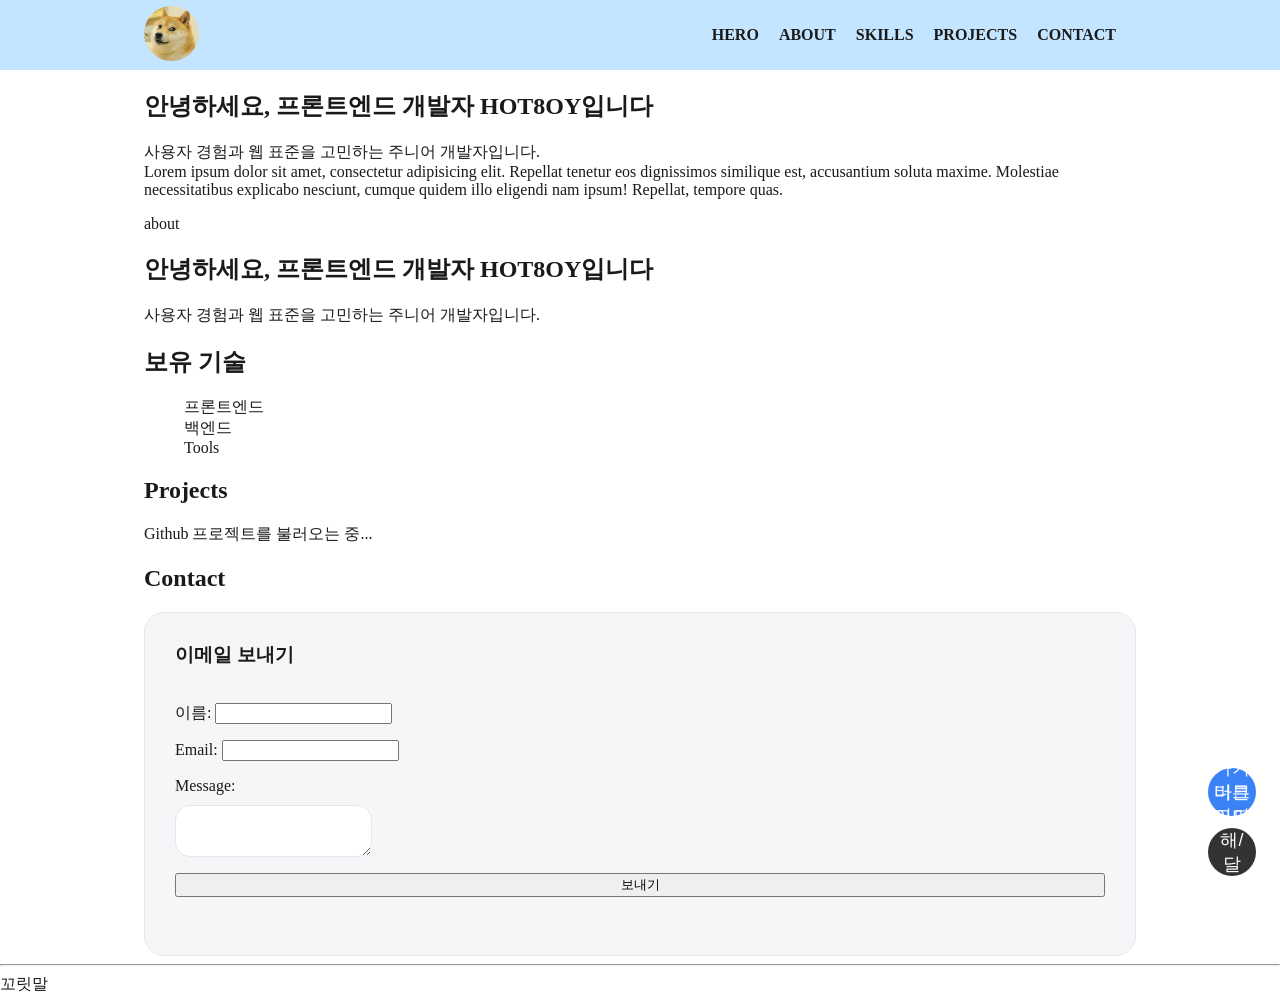
==== index.html @ 3d5f0761 "HTML Markup" ====
<!DOCTYPE html>
<html lang="en">
<head>
    <meta charset="UTF-8">
    <meta name="viewport" content="width=device-width, initial-scale=1.0">
    <title>HOT8OY Introduction</title>
    <link rel="stylesheet" href="css/style.css">
    <script src="js/main-logic.js" defer></script>
</head>
<body>
    <div class="floating-container">
        <button class="floating-item floating-button-up">위로가기 버튼 이미지</button>
        <button class="floating-item floating-darkmode">다크모드 해/달 이모지</button>
    </div>
    <header>
        <nav id="nav-container">
            <div class="logo"><img class="logo-img" src="/assets/profile_image.png" alt="logo-image"></div>
            <!-- 모바일 햄버거 버튼 -->
            <button id="hamburger-btn" class="hamburger-btn" aria-label="메뉴 열기">☰</button>
            <ul class="nav-button-container" id="nav-menu">
                <li class="nav-item"><a href="#hero">Hero</a></li>
                <li class="nav-item"><a href="#about">About</a></li>
                <li class="nav-item"><a href="#skills">Skills</a></li>
                <li class="nav-item"><a href="#projects">Projects</a></li>
                <li class="nav-item"><a href="#contact">Contact</a></li>
            </ul>
        </nav>
    </header>

    <main>
        <section id="hero" class="hero-container">
            <div class="hero-item">
                <h1 class="section-name">안녕하세요, 프론트엔드 개발자 HOT8OY입니다</h1>
                <p>
                    사용자 경험과 웹 표준을 고민하는 주니어 개발자입니다. <br>
                    Lorem ipsum dolor sit amet, consectetur adipisicing elit. Repellat tenetur eos dignissimos similique est, accusantium soluta maxime. Molestiae necessitatibus explicabo nesciunt, cumque quidem illo eligendi nam ipsum! Repellat, tempore quas.
                </p>
            </div>
        </section>
        <section id="about">about
                <h2 class="section-name">안녕하세요, 프론트엔드 개발자 HOT8OY입니다</h2>
                <p>
                    사용자 경험과 웹 표준을 고민하는 주니어 개발자입니다.
                </p>
        </section>
        <section id="skills">
                <h2 class="section-name">보유 기술</h2>
                <ul>
                    <li>프론트엔드</li>
                    <li>백엔드</li>
                    <li>Tools</li>
                    <li></li>
                    <li></li>
                </ul>
        </section>
        <section id="projects">
                <h2 class="section-name">Projects</h2>
                <!-- 상태 표시 역역 (로딩, 에러, 없음 등을 안내) -->
                 <div class="projects-status" id="projects-status">
                    <div class="spinner"></div>
                    <p>Github 프로젝트를 불러오는 중...</p>
                 </div>

                 <!-- Github 레포지토리 카드들이 들어갈 Grid 컨테이너 -->
                  <div id="projects-container" class="projects-container">

                  </div>
        </section>
        <section id="contact">
            <h2 class="section-name">Contact</h2>
            <form action="/email" method="post" id="contact-form">
                <h3>이메일 보내기</h3>
                <div class="form-name">
                    <label for="name">이름: </label>
                    <input type="text" name="name" id="name" required>
                    <!-- 검증 에러 문구 -->
                     <span class="error-msg" id="name-error"></span>
                </div>
                <div class="form-email">
                    <label for="email">Email: </label>
                    <input type="email" name="email" id="email" required>
                    <span class="error-msg" id="email-error"></span>
                </div>
                <div class="form-message">
                    <label for="message">Message: </label>
                    <textarea name="message" id="message"></textarea>
                    <span class="error-msg" id="message-error"></span>
                </div>
                <button type="submit" class="btn-submit">보내기</button>

                <!-- 전송 성공시 메시지 -->
                <p class="form-status" id="form-status"></p>
            </form>
        </section>
    </main>
<hr>
    <footer>
        꼬릿말
    </footer>
</body>
</html>
---- css/style.css ----
/* =========================================
   1. 기본 (라이트 모드) 변수
========================================= */
:root {
    /* 배경 색상 */
    --bg-primary: #ffffff;          /* 전체 기본 배경 */
    --bg-secondary: #f4f6f8;        /* 카드, 섹션 구분용 연한 배경 */
    --header-bg: rgba(109, 191, 254, 0.4); /* 헤더 반투명 배경 */

    /* 텍스트 색상 */
    --text-primary: #1a1a1a;        /* 기본 본문 텍스트 */
    --text-secondary: #666666;      /* 설명, 날짜 등 부가 텍스트 */

    /* 포인트/강조 색상 */
    --accent-color: #3b82f6;        /* 주요 버튼, 링크 강조 */
    --accent-hover: #2563eb;        /* 마우스 호버 시 색상 */

    /* 테두리 및 그림자 */
    --border-color: #e5e7eb;        /* 구분선, 인풋 박스 테두리 */
    --card-shadow: 0 4px 6px -1px rgba(0, 0, 0, 0.1);
    
    /* 레이아웃 & 전환 효과 */
    --max-width: 1024px;
    --transition-speed: 0.3s;
}

/* =========================================
   2. 다크 모드 변수 ([data-theme="dark"])
========================================= */
[data-theme="dark"] {
    /* 배경 색상 (어둡게 반전) */
    --bg-primary: #121212;
    --bg-secondary: #1e1e1e;
    --header-bg: rgba(30, 30, 30, 0.7);

    /* 텍스트 색상 (밝게 반전) */
    --text-primary: #f3f4f6;
    --text-secondary: #9ca3af;

    /* 포인트/강조 색상 (어두운 배경에 맞춘 톤) */
    --accent-color: #60a5fa;
    --accent-hover: #93c5fd;

    /* 테두리 및 그림자 */
    --border-color: #374151;
    --card-shadow: 0 4px 6px -1px rgba(0, 0, 0, 0.5);
}


/* 전역 기본 상태 */
a, a:visited, a:hover, a:active {
    color: inherit;
    text-decoration: none;
}
body {
    margin: 0;
    padding: 0;
    background-color: var(--bg-primary);
    color: var(--text-primary);
    transition: background-color var(--transition-speed), color var(--transition-speed);
}
li {
    list-style: none;
}


/* 이미지 관련 */

/* 플로팅 버튼 */
.floating-container{
    /* 위치 고정 */
    position: fixed;
    right: 24px;
    bottom: 24px;
    z-index: 1000;

    display: flex;
    flex-direction: column;
    gap: 12px;
}
.floating-item {
    /* 버튼 형태 */
    width: 48px;
    height: 48px;
    border-radius: 50%;
    border: none;
    cursor: pointer;
    box-shadow: 0 4px 10px var(--card-shadow);
    font-size: 18px;
    display: flex; /* 내부 이미지 및 이모지를 정렬하기 위해서 flex 사용 */
    align-items: center;
    justify-content: center;
    transition: transform var(--transition-speed), background-color var(--transition-speed);
}
.floating-item:hover {
    transform: translateY(-2px);
}
.floating-button-up {
    background-color: var(--accent-color);
    color: white;
}
.floating-darkmode {
    background-color: #333333;
    color: white;
}

/* nav bar & header */
section, #nav-container {
    max-width: var(--max-width);
    width: 100%;
    margin-inline: auto; /* 가운데 정렬 */
    box-sizing: border-box;
    padding-inline: 16px;
}
header {
    width: 100%;
    background-color: var(--header-bg);
    backdrop-filter: blur(8px); /* 뒤가 흐려보이는 효과 */
    /* 상단 고정 */
    position: sticky;
    top: 0;
    z-index: 100;
}
.logo-img {
    width: 55px;
    height: 55px;
    border-radius: 50%;
}
#nav-container {
    display: flex;
    justify-content: space-between;
    align-items: center;
    height: 70px;
}
#nav-container .nav-button-container {
    display: flex;
    list-style: none;
    gap: 20px;
    margin-right: 20px;
}
.nav-button-container .nav-item a {
    text-transform: uppercase;
    text-decoration: none;
    font-weight: bold;
}
/* 햄버거 버튼 */
.hamburger-btn {
    display: none;
    background: none;
    border: none;
    font-size: 28px;
    cursor: pointer;
    color: var(--text-primary);
}
/* 768px 이하일 때 사용되는 조건 */
@media (max-width: 768px) {
    .hamburger-btn {
        display: block;
    }
    /* 평상시에는 nav 버튼 숨김 */
    #nav-container .nav-button-container {
        display: none;
        flex-direction: column;
        position: absolute;
        top: 70px; /* header 높이만큼 아래로 */
        left: 0;
        width: 100%;
        background-color: var(--bg-primary);
        border-bottom: 1px solid var(--border-color);
        padding: 20px 0;
        gap: 15px;
        text-align: center;
        box-shadow: var(--card-shadow);
        margin-right: 0px; /* PC화면기준 20px를 주었기 때문에 0px로 변경 */
    }
    /* JS의 active 클래스 붙이면 기능 */
    #nav-container .nav-button-container.active {
        display: flex;
    }
}

/* contact form */
#contact-form {
    background-color: var(--bg-secondary);
    border: 1px solid var(--border-color);
    padding: 10px 30px;
    border-radius: 20px;
}
#contact-form {
    display: flex;
    flex-direction: column;
    gap: 16px;
}
#message {
    display: block;
    margin-top: 10px;
    padding: 10px; /* 내부 글자가 radius 속성에 의해 안잘리게 */
    width: fit-content;
    max-width: inherit;
    height: fit-content;
    border: 1px solid var(--border-color);
    border-radius: 15px;
    background-color: var(--bg-primary);
    color: var(--text-primary);
}
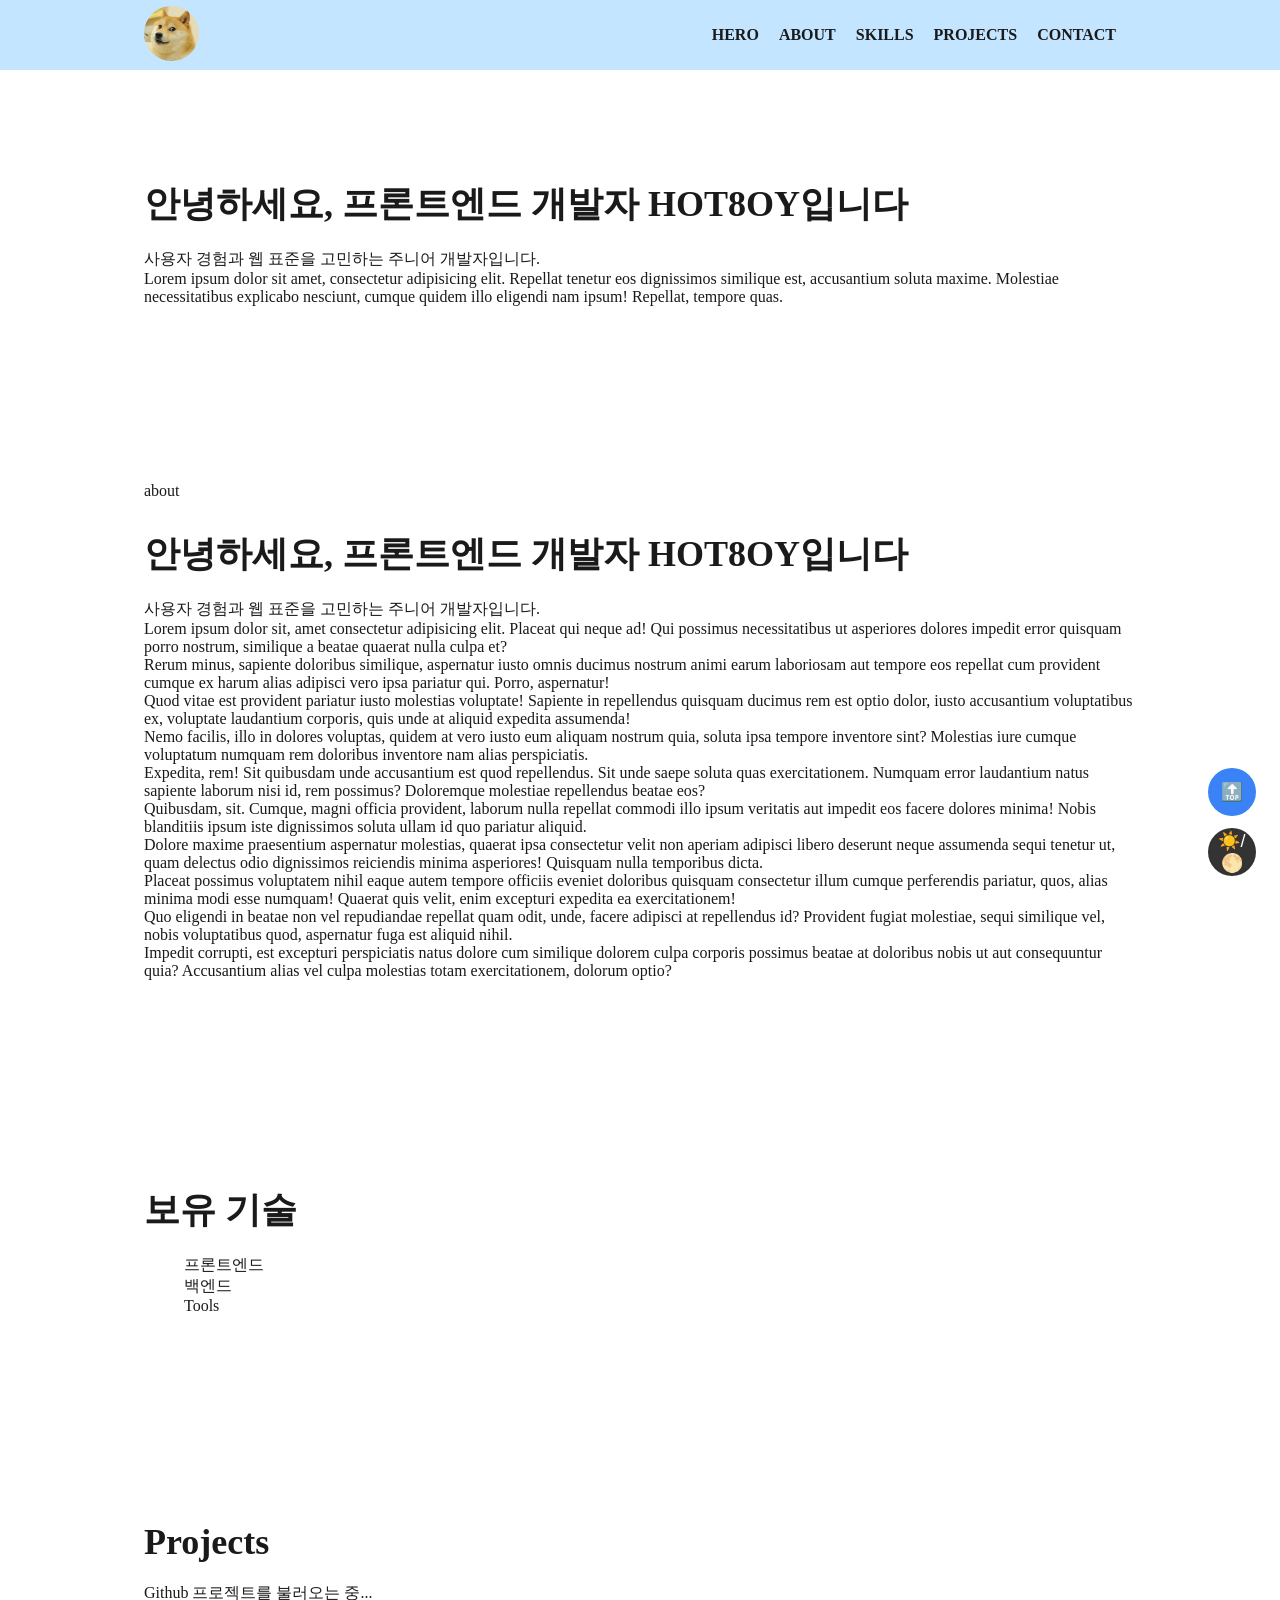
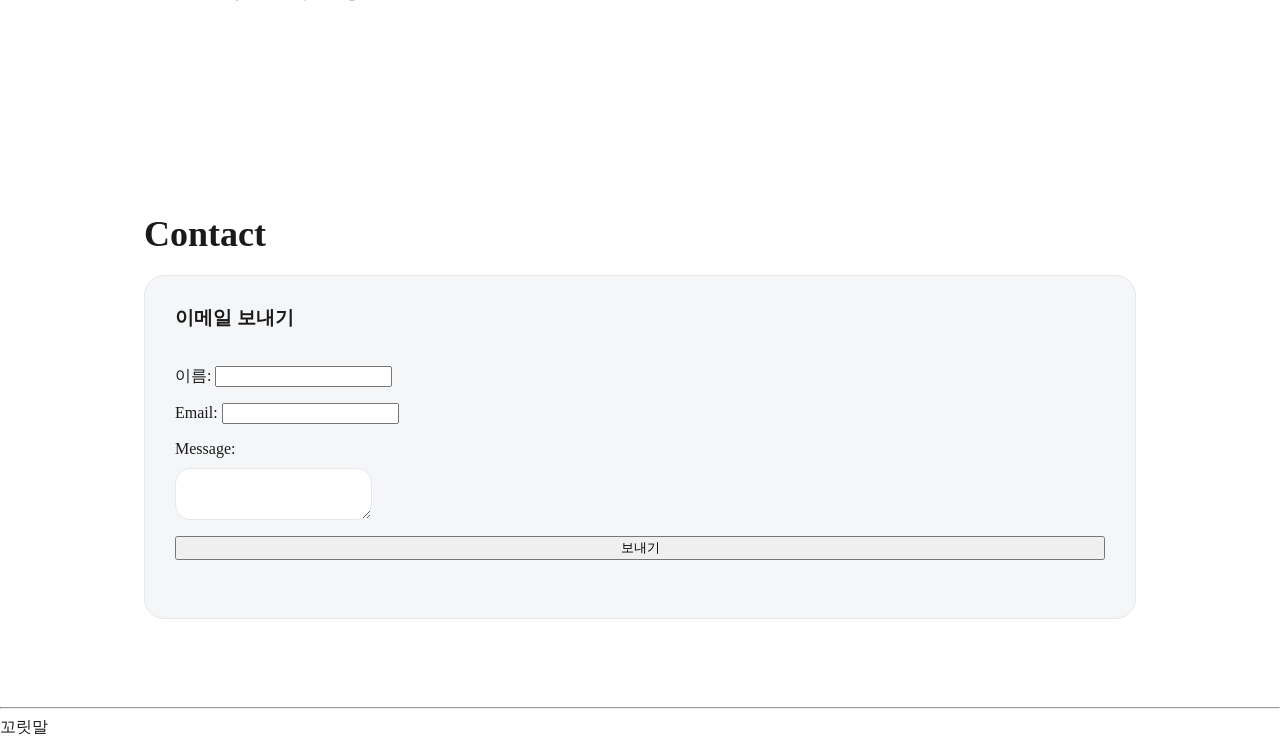
==== commit 7c83695a: "CSS and Styling finished" ====
--- a/index.html
+++ b/index.html
@@ -9,8 +9,8 @@
 </head>
 <body>
     <div class="floating-container">
-        <button class="floating-item floating-button-up">위로가기 버튼 이미지</button>
-        <button class="floating-item floating-darkmode">다크모드 해/달 이모지</button>
+        <button class="floating-item floating-button-up">🔝</button>
+        <button class="floating-item floating-darkmode">☀️/🌕</button><!--JS 구현할 때 모드에 따라 달라지게 구현할 것-->
     </div>
     <header>
         <nav id="nav-container">
@@ -41,6 +41,7 @@
                 <h2 class="section-name">안녕하세요, 프론트엔드 개발자 HOT8OY입니다</h2>
                 <p>
                     사용자 경험과 웹 표준을 고민하는 주니어 개발자입니다.
+                    <br>Lorem ipsum dolor sit, amet consectetur adipisicing elit. Placeat qui neque ad! Qui possimus necessitatibus ut asperiores dolores impedit error quisquam porro nostrum, similique a beatae quaerat nulla culpa et?<br>Rerum minus, sapiente doloribus similique, aspernatur iusto omnis ducimus nostrum animi earum laboriosam aut tempore eos repellat cum provident cumque ex harum alias adipisci vero ipsa pariatur qui. Porro, aspernatur!<br>Quod vitae est provident pariatur iusto molestias voluptate! Sapiente in repellendus quisquam ducimus rem est optio dolor, iusto accusantium voluptatibus ex, voluptate laudantium corporis, quis unde at aliquid expedita assumenda!<br>Nemo facilis, illo in dolores voluptas, quidem at vero iusto eum aliquam nostrum quia, soluta ipsa tempore inventore sint? Molestias iure cumque voluptatum numquam rem doloribus inventore nam alias perspiciatis.<br>Expedita, rem! Sit quibusdam unde accusantium est quod repellendus. Sit unde saepe soluta quas exercitationem. Numquam error laudantium natus sapiente laborum nisi id, rem possimus? Doloremque molestiae repellendus beatae eos?<br>Quibusdam, sit. Cumque, magni officia provident, laborum nulla repellat commodi illo ipsum veritatis aut impedit eos facere dolores minima! Nobis blanditiis ipsum iste dignissimos soluta ullam id quo pariatur aliquid.<br>Dolore maxime praesentium aspernatur molestias, quaerat ipsa consectetur velit non aperiam adipisci libero deserunt neque assumenda sequi tenetur ut, quam delectus odio dignissimos reiciendis minima asperiores! Quisquam nulla temporibus dicta.<br>Placeat possimus voluptatem nihil eaque autem tempore officiis eveniet doloribus quisquam consectetur illum cumque perferendis pariatur, quos, alias minima modi esse numquam! Quaerat quis velit, enim excepturi expedita ea exercitationem!<br>Quo eligendi in beatae non vel repudiandae repellat quam odit, unde, facere adipisci at repellendus id? Provident fugiat molestiae, sequi similique vel, nobis voluptatibus quod, aspernatur fuga est aliquid nihil.<br>Impedit corrupti, est excepturi perspiciatis natus dolore cum similique dolorem culpa corporis possimus beatae at doloribus nobis ut aut consequuntur quia? Accusantium alias vel culpa molestias totam exercitationem, dolorum optio?
                 </p>
         </section>
         <section id="skills">
--- a/css/style.css
+++ b/css/style.css
@@ -1,3 +1,8 @@
+/* 스크롤 부드럽게 */
+html {
+    scroll-behavior: smooth;
+}
+
 /* =========================================
    1. 기본 (라이트 모드) 변수
 ========================================= */
@@ -61,6 +66,22 @@
 }
 li {
     list-style: none;
+}
+/* 섹션별 모바일 / PC 폰트 크기 및 여백 */
+section {
+    padding-block: 40px;
+}
+.section-name {
+    font-size: 24px; /* 모바일 제목 크기 */
+    margin-bottom: 20px;
+}
+@media (min-width: 768px) {
+    section {
+        padding-block: 80px;
+    }
+    .section-name {
+        font-size: 36px;
+    }
 }
 
 
@@ -132,51 +153,75 @@
     align-items: center;
     height: 70px;
 }
-#nav-container .nav-button-container {
-    display: flex;
-    list-style: none;
-    gap: 20px;
-    margin-right: 20px;
-}
-.nav-button-container .nav-item a {
-    text-transform: uppercase;
-    text-decoration: none;
-    font-weight: bold;
-}
 /* 햄버거 버튼 */
 .hamburger-btn {
-    display: none;
+    display: block;
     background: none;
     border: none;
     font-size: 28px;
     cursor: pointer;
     color: var(--text-primary);
 }
-/* 768px 이하일 때 사용되는 조건 */
-@media (max-width: 768px) {
-    .hamburger-btn {
-        display: block;
-    }
-    /* 평상시에는 nav 버튼 숨김 */
-    #nav-container .nav-button-container {
-        display: none;
-        flex-direction: column;
-        position: absolute;
-        top: 70px; /* header 높이만큼 아래로 */
-        left: 0;
-        width: 100%;
-        background-color: var(--bg-primary);
-        border-bottom: 1px solid var(--border-color);
-        padding: 20px 0;
-        gap: 15px;
-        text-align: center;
-        box-shadow: var(--card-shadow);
-        margin-right: 0px; /* PC화면기준 20px를 주었기 때문에 0px로 변경 */
-    }
-    /* JS의 active 클래스 붙이면 기능 */
+/* 모바일 햄버거 눌렀을 때 나오는 매뉴 */
+#nav-container .nav-button-container {
+    display: none;
+    flex-direction: column;
+    position: absolute;
+    top: 70px; /* header 높이만큼 아래로 */
+    left: 0;
+    width: 100%;
+    background-color: var(--bg-primary);
+    border-bottom: 1px solid var(--border-color);
+    padding: 20px 0;
+    gap: 15px;
+    text-align: center;
+    box-shadow: var(--card-shadow);
+}
+/* JS의 active 클래스 붙이면 기능 */
     #nav-container .nav-button-container.active {
         display: flex;
     }
+.nav-button-container .nav-item a {
+    text-transform: uppercase;
+    text-decoration: none;
+    font-weight: bold;
+}
+/* 데스크톱 확장 */
+/* 768px 이상일 때 사용되는 조건 */
+@media (min-width: 768px) {
+    /* 햄버거 버튼 숨김 */
+    .hamburger-btn {
+        display: none;
+    }
+    #nav-container .nav-button-container {
+        display: flex;
+        flex-direction: row;
+        position: static;      /* absolute 해제 */
+        width: auto;
+        padding: 0;
+        box-shadow: none;
+        border-bottom: none;
+        gap: 20px;
+        margin-right: 20px;
+        background: none;
+    }
+}
+
+/* Github 프로젝트 가져온거 grid 형식 넣기 */
+#projects-container {
+    display: grid;
+    grid-template-columns: repeat(auto-fit, minmax(200px, 1fr));
+    gap: 24px;
+    margin-top: 20px;
+}
+/* JS로 동적 생성되는 프로젝트 카드 스타일 */
+.project-card {
+    background-color: var(--bg-secondary);
+    border: 1px solid var(--border-color);
+    border-radius: 12px;
+    padding: 20px;
+    box-shadow: var(--card-shadow);
+    transition: transform var(--transition-speed);
 }
 
 /* contact form */
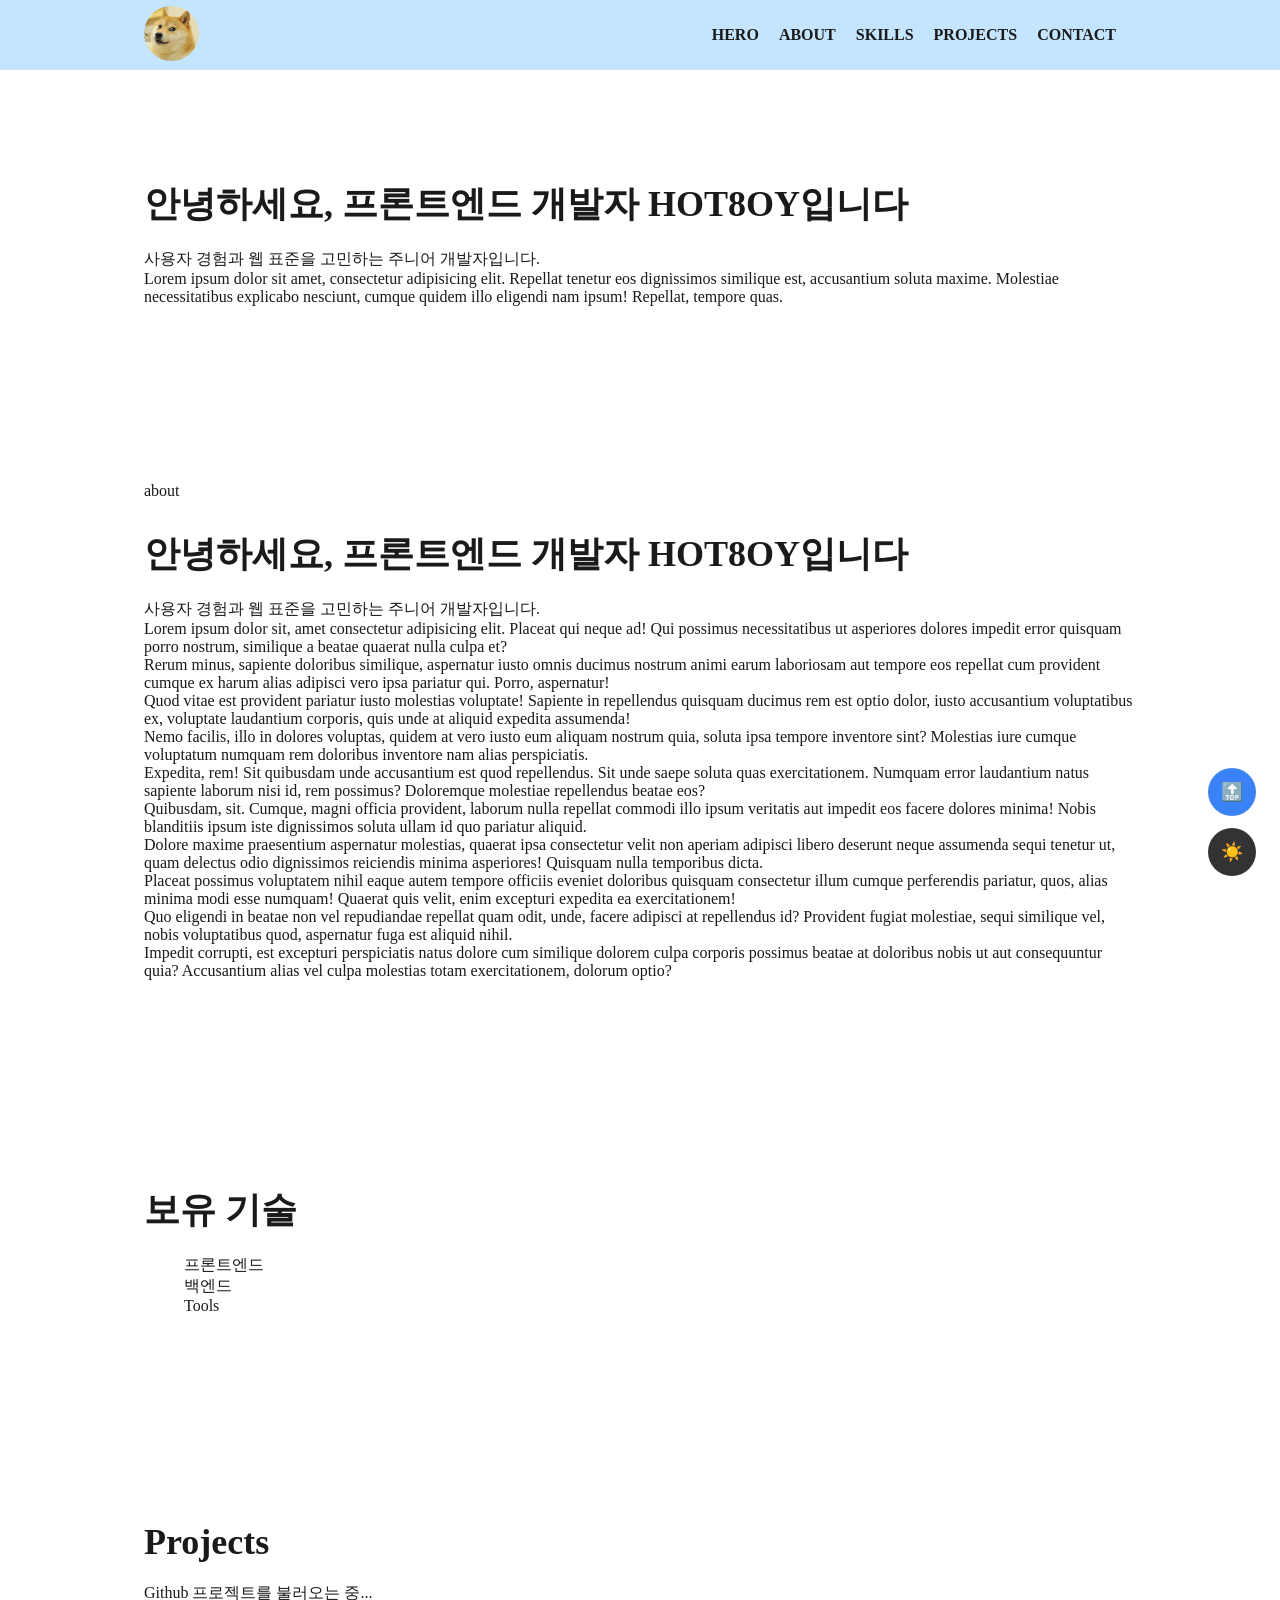
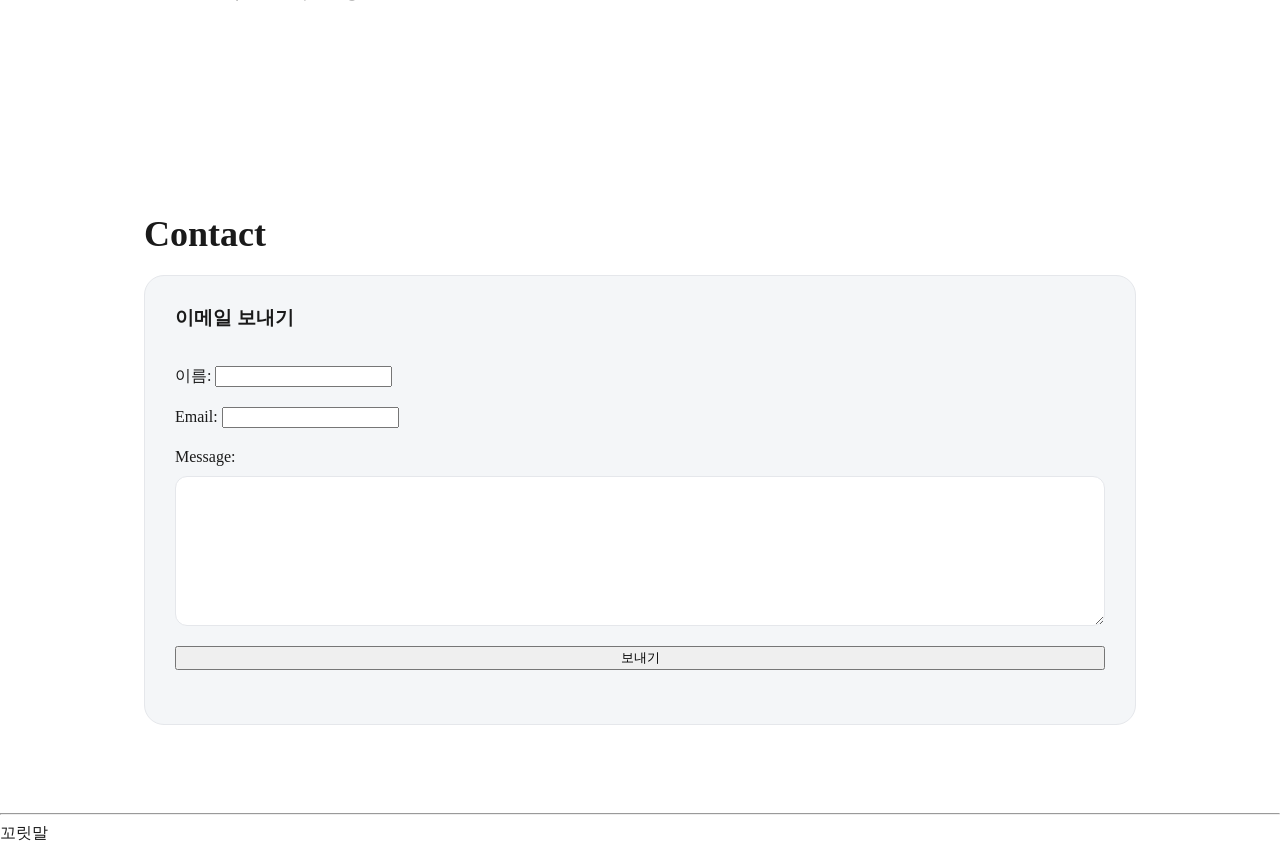
==== commit b2850806: "Contact Form, IntersectionObserve, etc. JS Code 75% Done." ====
--- a/index.html
+++ b/index.html
@@ -10,14 +10,14 @@
 <body>
     <div class="floating-container">
         <button class="floating-item floating-button-up">🔝</button>
-        <button class="floating-item floating-darkmode">☀️/🌕</button><!--JS 구현할 때 모드에 따라 달라지게 구현할 것-->
+        <button class="floating-item floating-darkmode">☀️</button><!--JS 구현할 때 모드에 따라 달라지게 구현할 것-->
     </div>
     <header>
         <nav id="nav-container">
             <div class="logo"><img class="logo-img" src="/assets/profile_image.png" alt="logo-image"></div>
             <!-- 모바일 햄버거 버튼 -->
             <button id="hamburger-btn" class="hamburger-btn" aria-label="메뉴 열기">☰</button>
-            <ul class="nav-button-container" id="nav-menu">
+            <ul class="nav-button-container" id="nav-menu" aria-label="내비게이션 메뉴">
                 <li class="nav-item"><a href="#hero">Hero</a></li>
                 <li class="nav-item"><a href="#about">About</a></li>
                 <li class="nav-item"><a href="#skills">Skills</a></li>
@@ -28,7 +28,7 @@
     </header>
 
     <main>
-        <section id="hero" class="hero-container">
+        <section id="hero" class="hero-container" aria-label="인사말, CTA 버튼">
             <div class="hero-item">
                 <h1 class="section-name">안녕하세요, 프론트엔드 개발자 HOT8OY입니다</h1>
                 <p>
@@ -37,14 +37,14 @@
                 </p>
             </div>
         </section>
-        <section id="about">about
+        <section id="about" aria-label="자기소개, 프로필 이미지">about
                 <h2 class="section-name">안녕하세요, 프론트엔드 개발자 HOT8OY입니다</h2>
                 <p>
                     사용자 경험과 웹 표준을 고민하는 주니어 개발자입니다.
                     <br>Lorem ipsum dolor sit, amet consectetur adipisicing elit. Placeat qui neque ad! Qui possimus necessitatibus ut asperiores dolores impedit error quisquam porro nostrum, similique a beatae quaerat nulla culpa et?<br>Rerum minus, sapiente doloribus similique, aspernatur iusto omnis ducimus nostrum animi earum laboriosam aut tempore eos repellat cum provident cumque ex harum alias adipisci vero ipsa pariatur qui. Porro, aspernatur!<br>Quod vitae est provident pariatur iusto molestias voluptate! Sapiente in repellendus quisquam ducimus rem est optio dolor, iusto accusantium voluptatibus ex, voluptate laudantium corporis, quis unde at aliquid expedita assumenda!<br>Nemo facilis, illo in dolores voluptas, quidem at vero iusto eum aliquam nostrum quia, soluta ipsa tempore inventore sint? Molestias iure cumque voluptatum numquam rem doloribus inventore nam alias perspiciatis.<br>Expedita, rem! Sit quibusdam unde accusantium est quod repellendus. Sit unde saepe soluta quas exercitationem. Numquam error laudantium natus sapiente laborum nisi id, rem possimus? Doloremque molestiae repellendus beatae eos?<br>Quibusdam, sit. Cumque, magni officia provident, laborum nulla repellat commodi illo ipsum veritatis aut impedit eos facere dolores minima! Nobis blanditiis ipsum iste dignissimos soluta ullam id quo pariatur aliquid.<br>Dolore maxime praesentium aspernatur molestias, quaerat ipsa consectetur velit non aperiam adipisci libero deserunt neque assumenda sequi tenetur ut, quam delectus odio dignissimos reiciendis minima asperiores! Quisquam nulla temporibus dicta.<br>Placeat possimus voluptatem nihil eaque autem tempore officiis eveniet doloribus quisquam consectetur illum cumque perferendis pariatur, quos, alias minima modi esse numquam! Quaerat quis velit, enim excepturi expedita ea exercitationem!<br>Quo eligendi in beatae non vel repudiandae repellat quam odit, unde, facere adipisci at repellendus id? Provident fugiat molestiae, sequi similique vel, nobis voluptatibus quod, aspernatur fuga est aliquid nihil.<br>Impedit corrupti, est excepturi perspiciatis natus dolore cum similique dolorem culpa corporis possimus beatae at doloribus nobis ut aut consequuntur quia? Accusantium alias vel culpa molestias totam exercitationem, dolorum optio?
                 </p>
         </section>
-        <section id="skills">
+        <section id="skills" aria-label="기술 스택 목록">
                 <h2 class="section-name">보유 기술</h2>
                 <ul>
                     <li>프론트엔드</li>
@@ -54,7 +54,7 @@
                     <li></li>
                 </ul>
         </section>
-        <section id="projects">
+        <section id="projects" aria-label="GitHub API 연동 카드">
                 <h2 class="section-name">Projects</h2>
                 <!-- 상태 표시 역역 (로딩, 에러, 없음 등을 안내) -->
                  <div class="projects-status" id="projects-status">
@@ -67,9 +67,9 @@
 
                   </div>
         </section>
-        <section id="contact">
+        <section id="contact" aria-label="문의 폼">
             <h2 class="section-name">Contact</h2>
-            <form action="/email" method="post" id="contact-form">
+            <form action="/email" method="post" id="contact-form" novalidate>
                 <h3>이메일 보내기</h3>
                 <div class="form-name">
                     <label for="name">이름: </label>
@@ -95,7 +95,7 @@
         </section>
     </main>
 <hr>
-    <footer>
+    <footer aria-label="저작권, 소셜 링크">
         꼬릿말
     </footer>
 </body>
--- a/css/style.css
+++ b/css/style.css
@@ -67,9 +67,18 @@
 li {
     list-style: none;
 }
+
 /* 섹션별 모바일 / PC 폰트 크기 및 여백 */
+/* section은 처음에 숨겨뒀다고 IntersectionObserver로 보이게 */
 section {
     padding-block: 40px;
+    opacity: 0;
+    transform: translateY(40px);
+    transition: opacity 0.6s ease-out, transform 0.6s ease-out;
+}
+section.visible {
+    opacity: 1;
+    transform: translateY(0);
 }
 .section-name {
     font-size: 24px; /* 모바일 제목 크기 */
@@ -117,7 +126,14 @@
     transform: translateY(-2px);
 }
 .floating-button-up {
+    opacity: 0;
+    visibility: hidden;
+    transition: opacity 0.3s, visibility 0.3s;
     background-color: var(--accent-color);
+}
+.floating-button-up.show {
+    opacity: 1;
+    visibility: visible;
     color: white;
 }
 .floating-darkmode {
@@ -141,7 +157,15 @@
     position: sticky;
     top: 0;
     z-index: 100;
-}
+    /* 배경색과 그림자가 부드럽게 바뀌도록 transition 추가 */
+    transition: background-color var(--transition-speed), box-shadow var(--transition-speed);
+}
+/* 동적 Header : 스크롤 시 변하게 */
+header.scrolled {
+    background-color: var(--bg-primary);
+    box-shadow: 0 4px 12px rgba(0, 0, 0, 0.1);
+}
+
 .logo-img {
     width: 55px;
     height: 55px;
@@ -239,12 +263,32 @@
 #message {
     display: block;
     margin-top: 10px;
-    padding: 10px; /* 내부 글자가 radius 속성에 의해 안잘리게 */
-    width: fit-content;
-    max-width: inherit;
-    height: fit-content;
+    padding: 12px;
+    
+    /* 1. 가로 너비: 부모 영역에 꽉 차게 */
+    width: 100%;
+    box-sizing: border-box; /* 패딩이 더해져도 밖으로 삐져나가지 않게 */
+    max-width: 100%;        /* 부모 너비를 넘지 않도록 최대 너비 제한 */
+    /* 2. 세로 높이: 7줄 정도 (약 150px) */
+    min-height: 150px;      /* 최소/기본 7줄 높이 */
+    max-height: 350px;      /* 사용자가 늘릴 수 있는 최대 높이 */
+    /* 3. 크기 조절 옵션 */
+    resize: vertical;       /* 마우스로 늘릴 때 좌우는 고정하고 세로로만 조절되게 */
+    /* 4. 스타일 및 폰트 */
+    font-family: inherit;   /* textarea 기본 폰트 대신 본문 폰트 계승 */
     border: 1px solid var(--border-color);
-    border-radius: 15px;
+    border-radius: 12px;
     background-color: var(--bg-primary);
     color: var(--text-primary);
+}
+.error-msg {
+    color: #ef4444; /* 빨간색 에러 */
+    font-size: 13px;
+    display: block;
+    margin-top: 4px;
+}
+.form-status {
+    color: #10b981; /* 초록색 성공 */
+    font-weight: bold;
+    margin-top: 12px;
 }
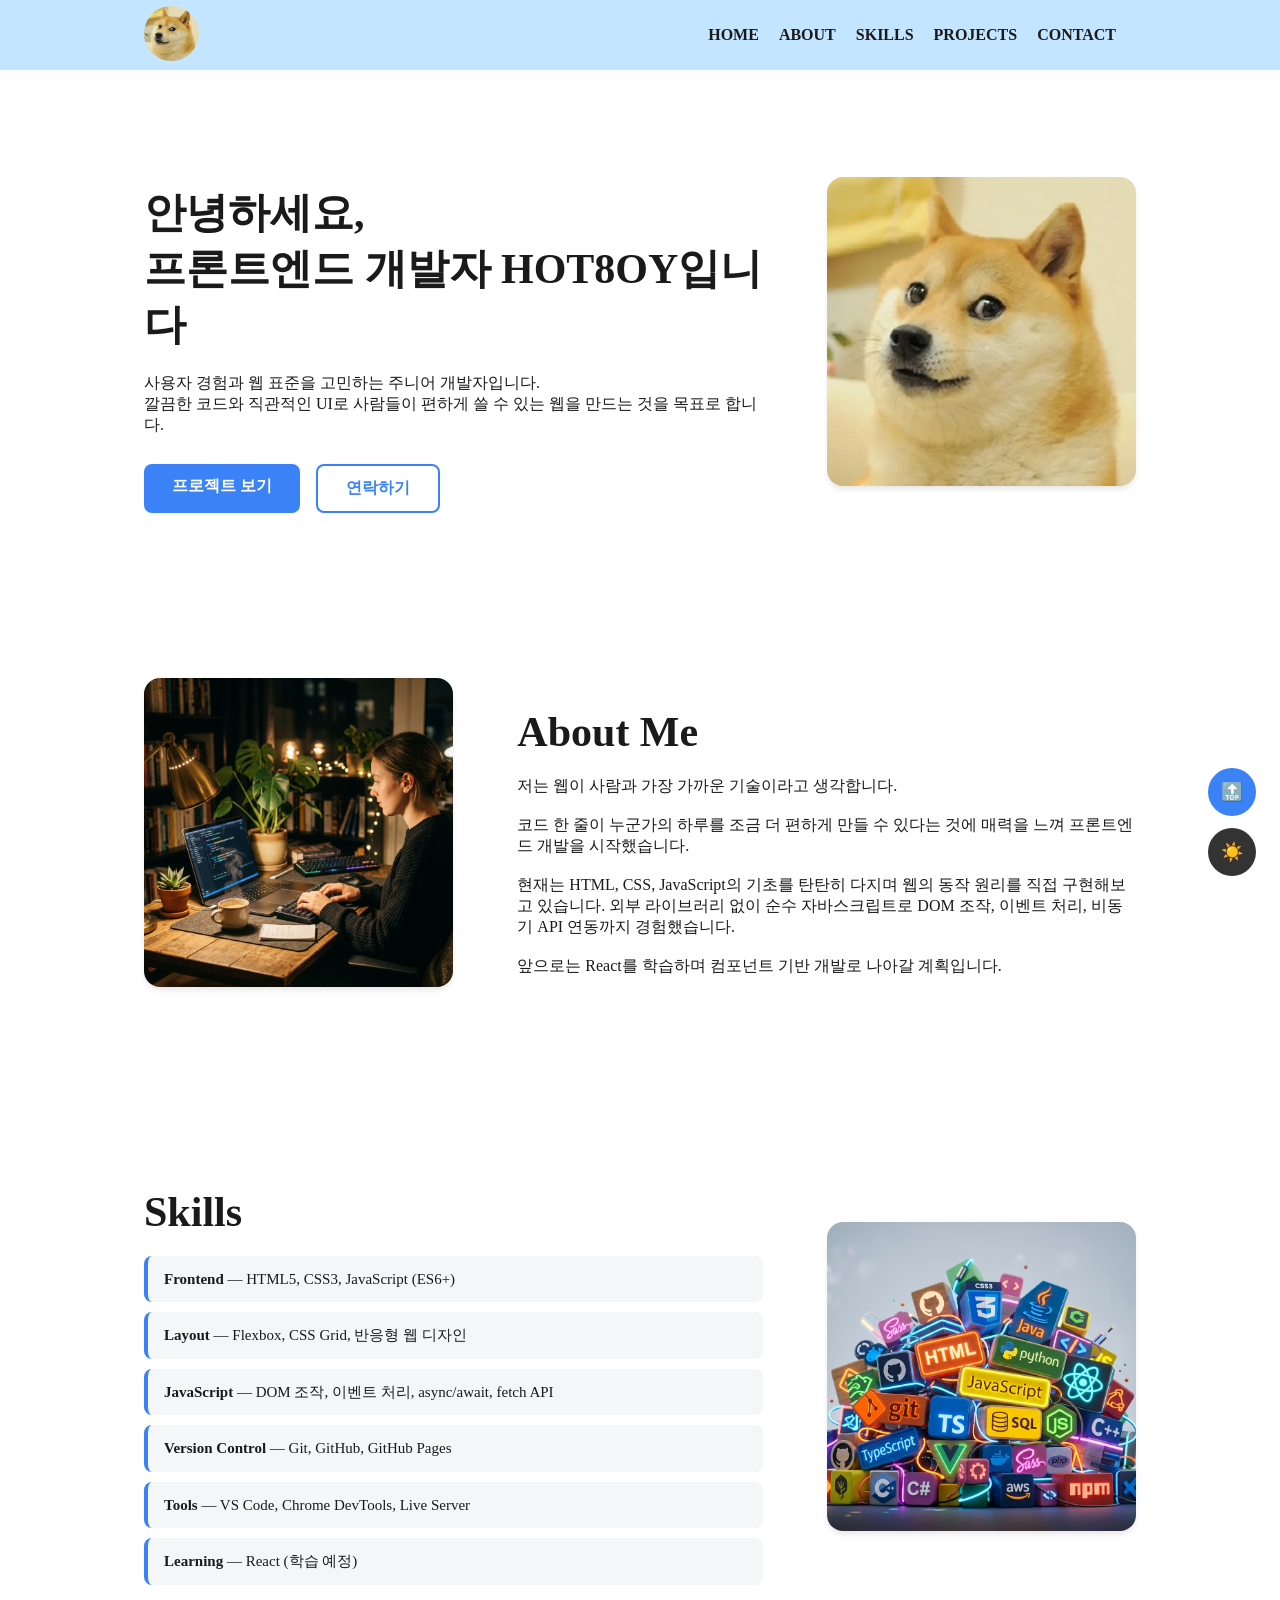
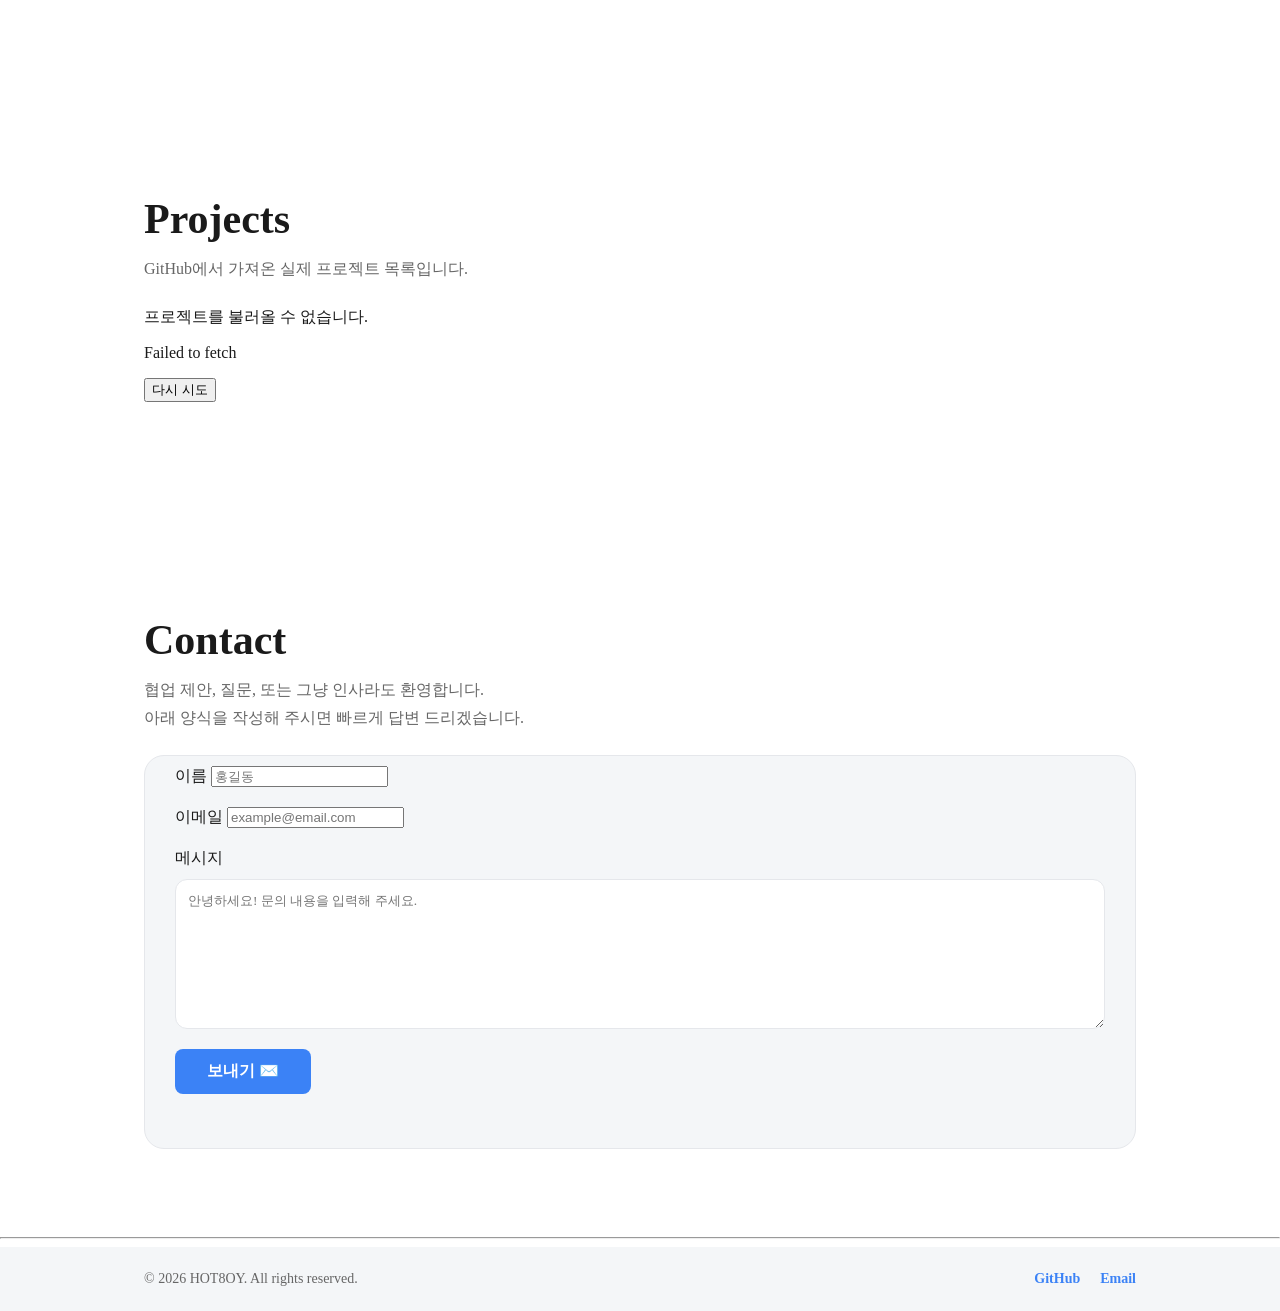
==== commit 2d099db9: "Feat: css스타일 수정, 본문 내용 정리, 이미지 추가" ====
--- a/index.html
+++ b/index.html
@@ -1,24 +1,27 @@
 <!DOCTYPE html>
-<html lang="en">
+<html lang="ko">
+
 <head>
     <meta charset="UTF-8">
     <meta name="viewport" content="width=device-width, initial-scale=1.0">
-    <title>HOT8OY Introduction</title>
+    <meta name="description" content="HOT8OY의 프론트엔드 개발자 포트폴리오 — HTML, CSS, JavaScript, GitHub API 연동 프로젝트 소개">
+    <title>HOT8OY | Frontend Developer</title>
     <link rel="stylesheet" href="css/style.css">
     <script src="js/main-logic.js" defer></script>
 </head>
+
 <body>
     <div class="floating-container">
         <button class="floating-item floating-button-up">🔝</button>
-        <button class="floating-item floating-darkmode">☀️</button><!--JS 구현할 때 모드에 따라 달라지게 구현할 것-->
+        <button class="floating-item floating-darkmode">☀️</button>
     </div>
     <header>
         <nav id="nav-container">
-            <div class="logo"><img class="logo-img" src="/assets/profile_image.png" alt="logo-image"></div>
+            <div class="logo"><img class="logo-img" src="/assets/profile_image.png" alt="HOT8OY 로고 이미지"></div>
             <!-- 모바일 햄버거 버튼 -->
             <button id="hamburger-btn" class="hamburger-btn" aria-label="메뉴 열기">☰</button>
             <ul class="nav-button-container" id="nav-menu" aria-label="내비게이션 메뉴">
-                <li class="nav-item"><a href="#hero">Hero</a></li>
+                <li class="nav-item"><a href="#hero">Home</a></li>
                 <li class="nav-item"><a href="#about">About</a></li>
                 <li class="nav-item"><a href="#skills">Skills</a></li>
                 <li class="nav-item"><a href="#projects">Projects</a></li>
@@ -28,75 +31,120 @@
     </header>
 
     <main>
-        <section id="hero" class="hero-container" aria-label="인사말, CTA 버튼">
-            <div class="hero-item">
-                <h1 class="section-name">안녕하세요, 프론트엔드 개발자 HOT8OY입니다</h1>
+        <!-- Hero 섹션 -->
+        <section id="hero" class="split-section" aria-label="인사말, CTA 버튼">
+            <div class="section-content">
+                <h1 class="section-name">안녕하세요,<br>프론트엔드 개발자 HOT8OY입니다</h1>
                 <p>
-                    사용자 경험과 웹 표준을 고민하는 주니어 개발자입니다. <br>
-                    Lorem ipsum dolor sit amet, consectetur adipisicing elit. Repellat tenetur eos dignissimos similique est, accusantium soluta maxime. Molestiae necessitatibus explicabo nesciunt, cumque quidem illo eligendi nam ipsum! Repellat, tempore quas.
+                    사용자 경험과 웹 표준을 고민하는 주니어 개발자입니다.<br>
+                    깔끔한 코드와 직관적인 UI로 사람들이 편하게 쓸 수 있는 웹을 만드는 것을 목표로 합니다.
+                </p>
+                <div class="hero-cta">
+                    <a href="#projects" class="btn-primary">프로젝트 보기</a>
+                    <a href="#contact" class="btn-secondary">연락하기</a>
+                </div>
+            </div>
+            <!-- 1/3 이미지 (프로필) -->
+            <div class="section-media">
+                <img src="/assets/profile_image.png" alt="HOT8OY 프로필 사진">
+            </div>
+        </section>
+
+        <!-- About 섹션 -->
+        <section id="about" class="split-section" aria-label="자기소개, 프로필 이미지">
+            <!-- 1/3 이미지 (감성 작업실) -->
+            <div class="section-media">
+                <img src="/assets/about_image.jpg" alt="작업 공간 이미지">
+            </div>
+            <div class="section-content">
+                <h2 class="section-name">About Me</h2>
+                <p>
+                    저는 웹이 사람과 가장 가까운 기술이라고 생각합니다.<br><br>
+                    코드 한 줄이 누군가의 하루를 조금 더 편하게 만들 수 있다는 것에 매력을 느껴
+                    프론트엔드 개발을 시작했습니다.<br><br>
+                    현재는 HTML, CSS, JavaScript의 기초를 탄탄히 다지며 웹의 동작 원리를
+                    직접 구현해보고 있습니다. 외부 라이브러리 없이 순수 자바스크립트로
+                    DOM 조작, 이벤트 처리, 비동기 API 연동까지 경험했습니다.<br><br>
+                    앞으로는 React를 학습하며 컴포넌트 기반 개발로 나아갈 계획입니다.
                 </p>
             </div>
         </section>
-        <section id="about" aria-label="자기소개, 프로필 이미지">about
-                <h2 class="section-name">안녕하세요, 프론트엔드 개발자 HOT8OY입니다</h2>
-                <p>
-                    사용자 경험과 웹 표준을 고민하는 주니어 개발자입니다.
-                    <br>Lorem ipsum dolor sit, amet consectetur adipisicing elit. Placeat qui neque ad! Qui possimus necessitatibus ut asperiores dolores impedit error quisquam porro nostrum, similique a beatae quaerat nulla culpa et?<br>Rerum minus, sapiente doloribus similique, aspernatur iusto omnis ducimus nostrum animi earum laboriosam aut tempore eos repellat cum provident cumque ex harum alias adipisci vero ipsa pariatur qui. Porro, aspernatur!<br>Quod vitae est provident pariatur iusto molestias voluptate! Sapiente in repellendus quisquam ducimus rem est optio dolor, iusto accusantium voluptatibus ex, voluptate laudantium corporis, quis unde at aliquid expedita assumenda!<br>Nemo facilis, illo in dolores voluptas, quidem at vero iusto eum aliquam nostrum quia, soluta ipsa tempore inventore sint? Molestias iure cumque voluptatum numquam rem doloribus inventore nam alias perspiciatis.<br>Expedita, rem! Sit quibusdam unde accusantium est quod repellendus. Sit unde saepe soluta quas exercitationem. Numquam error laudantium natus sapiente laborum nisi id, rem possimus? Doloremque molestiae repellendus beatae eos?<br>Quibusdam, sit. Cumque, magni officia provident, laborum nulla repellat commodi illo ipsum veritatis aut impedit eos facere dolores minima! Nobis blanditiis ipsum iste dignissimos soluta ullam id quo pariatur aliquid.<br>Dolore maxime praesentium aspernatur molestias, quaerat ipsa consectetur velit non aperiam adipisci libero deserunt neque assumenda sequi tenetur ut, quam delectus odio dignissimos reiciendis minima asperiores! Quisquam nulla temporibus dicta.<br>Placeat possimus voluptatem nihil eaque autem tempore officiis eveniet doloribus quisquam consectetur illum cumque perferendis pariatur, quos, alias minima modi esse numquam! Quaerat quis velit, enim excepturi expedita ea exercitationem!<br>Quo eligendi in beatae non vel repudiandae repellat quam odit, unde, facere adipisci at repellendus id? Provident fugiat molestiae, sequi similique vel, nobis voluptatibus quod, aspernatur fuga est aliquid nihil.<br>Impedit corrupti, est excepturi perspiciatis natus dolore cum similique dolorem culpa corporis possimus beatae at doloribus nobis ut aut consequuntur quia? Accusantium alias vel culpa molestias totam exercitationem, dolorum optio?
-                </p>
+
+        <!-- Skills 섹션 -->
+        <section id="skills" class="split-section" aria-label="기술 스택 목록">
+            <div class="section-content">
+                <h2 class="section-name">Skills</h2>
+                <ul class="skills-list">
+                    <li><strong>Frontend</strong> — HTML5, CSS3, JavaScript (ES6+)</li>
+                    <li><strong>Layout</strong> — Flexbox, CSS Grid, 반응형 웹 디자인</li>
+                    <li><strong>JavaScript</strong> — DOM 조작, 이벤트 처리, async/await, fetch API</li>
+                    <li><strong>Version Control</strong> — Git, GitHub, GitHub Pages</li>
+                    <li><strong>Tools</strong> — VS Code, Chrome DevTools, Live Server</li>
+                    <li><strong>Learning</strong> — React (학습 예정)</li>
+                </ul>
+            </div>
+            <!-- 1/3 이미지 (기술 스택 비주얼) -->
+            <div class="section-media">
+                <img src="/assets/skills_image.jpg" alt="보유 기술 스택 그래픽">
+            </div>
         </section>
-        <section id="skills" aria-label="기술 스택 목록">
-                <h2 class="section-name">보유 기술</h2>
-                <ul>
-                    <li>프론트엔드</li>
-                    <li>백엔드</li>
-                    <li>Tools</li>
-                    <li></li>
-                    <li></li>
-                </ul>
+
+        <!-- Projects 섹션 (GitHub API 연동) -->
+        <section id="projects" aria-label="GitHub API 연동 카드">
+            <h2 class="section-name">Projects</h2>
+            <p class="section-desc">GitHub에서 가져온 실제 프로젝트 목록입니다.</p>
+            <!-- 상태 표시 영역 (로딩, 에러, 빈 상태 안내) -->
+            <div class="projects-status" id="projects-status">
+                <div class="spinner"></div>
+                <p>Github 프로젝트를 불러오는 중...</p>
+            </div>
+
+            <!-- Github 레포지토리 카드들이 들어갈 Grid 컨테이너 -->
+            <div id="projects-container" class="projects-container"></div>
         </section>
-        <section id="projects" aria-label="GitHub API 연동 카드">
-                <h2 class="section-name">Projects</h2>
-                <!-- 상태 표시 역역 (로딩, 에러, 없음 등을 안내) -->
-                 <div class="projects-status" id="projects-status">
-                    <div class="spinner"></div>
-                    <p>Github 프로젝트를 불러오는 중...</p>
-                 </div>
 
-                 <!-- Github 레포지토리 카드들이 들어갈 Grid 컨테이너 -->
-                  <div id="projects-container" class="projects-container">
-
-                  </div>
-        </section>
+        <!-- Contact 섹션 -->
         <section id="contact" aria-label="문의 폼">
             <h2 class="section-name">Contact</h2>
+            <p class="section-desc">
+                협업 제안, 질문, 또는 그냥 인사라도 환영합니다.<br>
+                아래 양식을 작성해 주시면 빠르게 답변 드리겠습니다.
+            </p>
             <form action="/email" method="post" id="contact-form" novalidate>
-                <h3>이메일 보내기</h3>
                 <div class="form-name">
-                    <label for="name">이름: </label>
-                    <input type="text" name="name" id="name" required>
+                    <label for="name">이름</label>
+                    <input type="text" name="name" id="name" placeholder="홍길동" required>
                     <!-- 검증 에러 문구 -->
-                     <span class="error-msg" id="name-error"></span>
+                    <span class="error-msg" id="name-error"></span>
                 </div>
                 <div class="form-email">
-                    <label for="email">Email: </label>
-                    <input type="email" name="email" id="email" required>
+                    <label for="email">이메일</label>
+                    <input type="email" name="email" id="email" placeholder="example@email.com" required>
                     <span class="error-msg" id="email-error"></span>
                 </div>
                 <div class="form-message">
-                    <label for="message">Message: </label>
-                    <textarea name="message" id="message"></textarea>
+                    <label for="message">메시지</label>
+                    <textarea name="message" id="message" placeholder="안녕하세요! 문의 내용을 입력해 주세요."></textarea>
                     <span class="error-msg" id="message-error"></span>
                 </div>
-                <button type="submit" class="btn-submit">보내기</button>
+                <button type="submit" class="btn-submit">보내기 ✉️</button>
 
                 <!-- 전송 성공시 메시지 -->
                 <p class="form-status" id="form-status"></p>
             </form>
         </section>
     </main>
-<hr>
+
+    <hr>
     <footer aria-label="저작권, 소셜 링크">
-        꼬릿말
+        <div class="footer-content">
+            <p class="footer-copy">© 2026 HOT8OY. All rights reserved.</p>
+            <nav class="footer-links" aria-label="소셜 링크">
+                <a href="https://github.com/HOT8OY" target="_blank" rel="noopener noreferrer">GitHub</a>
+                <a href="mailto:hot8oy@example.com">Email</a>
+            </nav>
+        </div>
     </footer>
 </body>
+
 </html>
--- a/css/style.css
+++ b/css/style.css
@@ -8,22 +8,30 @@
 ========================================= */
 :root {
     /* 배경 색상 */
-    --bg-primary: #ffffff;          /* 전체 기본 배경 */
-    --bg-secondary: #f4f6f8;        /* 카드, 섹션 구분용 연한 배경 */
-    --header-bg: rgba(109, 191, 254, 0.4); /* 헤더 반투명 배경 */
+    --bg-primary: #ffffff;
+    /* 전체 기본 배경 */
+    --bg-secondary: #f4f6f8;
+    /* 카드, 섹션 구분용 연한 배경 */
+    --header-bg: rgba(109, 191, 254, 0.4);
+    /* 헤더 반투명 배경 */
 
     /* 텍스트 색상 */
-    --text-primary: #1a1a1a;        /* 기본 본문 텍스트 */
-    --text-secondary: #666666;      /* 설명, 날짜 등 부가 텍스트 */
+    --text-primary: #1a1a1a;
+    /* 기본 본문 텍스트 */
+    --text-secondary: #666666;
+    /* 설명, 날짜 등 부가 텍스트 */
 
     /* 포인트/강조 색상 */
-    --accent-color: #3b82f6;        /* 주요 버튼, 링크 강조 */
-    --accent-hover: #2563eb;        /* 마우스 호버 시 색상 */
+    --accent-color: #3b82f6;
+    /* 주요 버튼, 링크 강조 */
+    --accent-hover: #2563eb;
+    /* 마우스 호버 시 색상 */
 
     /* 테두리 및 그림자 */
-    --border-color: #e5e7eb;        /* 구분선, 인풋 박스 테두리 */
+    --border-color: #e5e7eb;
+    /* 구분선, 인풋 박스 테두리 */
     --card-shadow: 0 4px 6px -1px rgba(0, 0, 0, 0.1);
-    
+
     /* 레이아웃 & 전환 효과 */
     --max-width: 1024px;
     --transition-speed: 0.3s;
@@ -53,10 +61,14 @@
 
 
 /* 전역 기본 상태 */
-a, a:visited, a:hover, a:active {
+a,
+a:visited,
+a:hover,
+a:active {
     color: inherit;
     text-decoration: none;
 }
+
 body {
     margin: 0;
     padding: 0;
@@ -64,6 +76,7 @@
     color: var(--text-primary);
     transition: background-color var(--transition-speed), color var(--transition-speed);
 }
+
 li {
     list-style: none;
 }
@@ -76,28 +89,229 @@
     transform: translateY(40px);
     transition: opacity 0.6s ease-out, transform 0.6s ease-out;
 }
+
 section.visible {
     opacity: 1;
     transform: translateY(0);
 }
+
 .section-name {
-    font-size: 24px; /* 모바일 제목 크기 */
+    font-size: 24px;
+    /* 모바일 제목 크기 */
     margin-bottom: 20px;
 }
+
 @media (min-width: 768px) {
     section {
         padding-block: 80px;
     }
+
     .section-name {
         font-size: 36px;
     }
 }
 
+/* =========================================
+   공통 2분할 섹션 레이아웃 (1/3 : 2/3)
+========================================= */
+/* 1. 이미지 컨테이너: 1:1 비율 고정 */
+.section-media {
+    aspect-ratio: 1 / 1;
+    overflow: hidden;
+    border-radius: 16px;
+    box-shadow: var(--card-shadow);
+}
+
+/* 이미지는 컨테이너를 꽉 채우되, 비율 유지하며 중앙 크롭 */
+.section-media img {
+    width: 100%;
+    height: 100%;
+    object-fit: cover;
+    display: block;
+    border-radius: 0;
+    box-shadow: none;
+    transition: transform 0.4s ease;
+}
+
+/* 이미지 호버 시 살짝 확대 효과 */
+.section-media:hover img {
+    transform: scale(1.05);
+}
+
+/* 2. 모바일 기본 (화면이 좁으므로 위아래로 쌓임) */
+.split-section {
+    display: flex;
+    flex-direction: column;
+    gap: 32px;
+    align-items: center;
+}
+
+.section-content {
+    width: 100%;
+}
+
+/* 3. 태블릿 (768px 이상): 가로 배치 */
+@media (min-width: 768px) {
+    .split-section {
+        flex-direction: row;
+        /* 좌우 나란히 배치 */
+        align-items: center;
+        /* 세로 중앙 정렬 */
+        justify-content: space-between;
+        gap: 48px;
+    }
+
+    /* ⭐️ 핵심: 1/3 : 2/3 비율 분할 (1 대 2) */
+    .section-media {
+        flex: 1;
+        /* 전체의 1/3 (약 33.3%) */
+        width: auto; /* 모바일 100% 해제 */
+    }
+
+    .section-content {
+        flex: 2;
+        /* 전체의 2/3 (약 66.6%) */
+        width: auto;
+    }
+}
+
+/* 4. 데스크톱 (1024px 이상): 여백 및 타이포 세부 조율 */
+@media (min-width: 1024px) {
+    .split-section {
+        gap: 64px;
+    }
+
+    .section-name {
+        font-size: 42px;
+    }
+
+    .section-media {
+        flex: 1;
+    }
+
+    .section-content {
+        flex: 2;
+    }
+}
+
+/* =========================================
+   Hero 섹션
+========================================= */
+/* CTA 버튼 그룹 */
+.hero-cta {
+    display: flex;
+    gap: 16px;
+    margin-top: 28px;
+    flex-wrap: wrap;
+}
+
+.btn-primary {
+    display: inline-block;
+    padding: 12px 28px;
+    background-color: var(--accent-color);
+    color: #fff;
+    border-radius: 8px;
+    font-weight: bold;
+    transition: background-color var(--transition-speed), transform var(--transition-speed);
+}
+
+.btn-primary:hover {
+    background-color: var(--accent-hover);
+    transform: translateY(-2px);
+    color: #fff;
+}
+
+.btn-secondary {
+    display: inline-block;
+    padding: 12px 28px;
+    border: 2px solid var(--accent-color);
+    color: var(--accent-color);
+    border-radius: 8px;
+    font-weight: bold;
+    transition: background-color var(--transition-speed), transform var(--transition-speed);
+}
+
+.btn-secondary:hover {
+    background-color: var(--accent-color);
+    color: #fff;
+    transform: translateY(-2px);
+}
+
+/* =========================================
+   Skills 섹션
+========================================= */
+.skills-list {
+    display: flex;
+    flex-direction: column;
+    gap: 10px;
+    padding: 0;
+}
+
+.skills-list li {
+    padding: 12px 16px;
+    background: var(--bg-secondary);
+    border-radius: 8px;
+    border-left: 4px solid var(--accent-color);
+    font-size: 15px;
+    line-height: 1.5;
+}
+
+/* =========================================
+   공통 섹션 부제목 (.section-desc)
+========================================= */
+.section-desc {
+    color: var(--text-secondary);
+    margin-top: -8px;
+    margin-bottom: 24px;
+    line-height: 1.7;
+}
+
+/* =========================================
+   Footer
+========================================= */
+footer {
+    background-color: var(--bg-secondary);
+}
+
+.footer-content {
+    max-width: var(--max-width);
+    margin-inline: auto;
+    padding: 24px 16px;
+    display: flex;
+    justify-content: space-between;
+    align-items: center;
+    flex-wrap: wrap;
+    gap: 12px;
+    box-sizing: border-box;
+}
+
+.footer-copy {
+    margin: 0;
+    color: var(--text-secondary);
+    font-size: 14px;
+}
+
+.footer-links {
+    display: flex;
+    gap: 20px;
+}
+
+.footer-links a {
+    color: var(--accent-color);
+    font-size: 14px;
+    font-weight: bold;
+    transition: color var(--transition-speed);
+}
+
+.footer-links a:hover {
+    color: var(--accent-hover);
+}
 
 /* 이미지 관련 */
 
+
 /* 플로팅 버튼 */
-.floating-container{
+.floating-container {
     /* 위치 고정 */
     position: fixed;
     right: 24px;
@@ -108,6 +322,7 @@
     flex-direction: column;
     gap: 12px;
 }
+
 .floating-item {
     /* 버튼 형태 */
     width: 48px;
@@ -117,42 +332,51 @@
     cursor: pointer;
     box-shadow: 0 4px 10px var(--card-shadow);
     font-size: 18px;
-    display: flex; /* 내부 이미지 및 이모지를 정렬하기 위해서 flex 사용 */
+    display: flex;
+    /* 내부 이미지 및 이모지를 정렬하기 위해서 flex 사용 */
     align-items: center;
     justify-content: center;
     transition: transform var(--transition-speed), background-color var(--transition-speed);
 }
+
 .floating-item:hover {
     transform: translateY(-2px);
 }
+
 .floating-button-up {
     opacity: 0;
     visibility: hidden;
     transition: opacity 0.3s, visibility 0.3s;
     background-color: var(--accent-color);
 }
+
 .floating-button-up.show {
     opacity: 1;
     visibility: visible;
     color: white;
 }
+
 .floating-darkmode {
     background-color: #333333;
     color: white;
 }
 
 /* nav bar & header */
-section, #nav-container {
+section,
+#nav-container {
     max-width: var(--max-width);
     width: 100%;
-    margin-inline: auto; /* 가운데 정렬 */
+    margin-inline: auto;
+    /* 가운데 정렬 */
     box-sizing: border-box;
     padding-inline: 16px;
 }
+
 header {
     width: 100%;
     background-color: var(--header-bg);
-    backdrop-filter: blur(8px); /* 뒤가 흐려보이는 효과 */
+    backdrop-filter: blur(8px);
+    /* 뒤가 흐려보이는 효과 */
     /* 상단 고정 */
     position: sticky;
     top: 0;
@@ -160,6 +384,7 @@
     /* 배경색과 그림자가 부드럽게 바뀌도록 transition 추가 */
     transition: background-color var(--transition-speed), box-shadow var(--transition-speed);
 }
+
 /* 동적 Header : 스크롤 시 변하게 */
 header.scrolled {
     background-color: var(--bg-primary);
@@ -171,12 +396,14 @@
     height: 55px;
     border-radius: 50%;
 }
+
 #nav-container {
     display: flex;
     justify-content: space-between;
     align-items: center;
     height: 70px;
 }
+
 /* 햄버거 버튼 */
 .hamburger-btn {
     display: block;
@@ -186,12 +413,14 @@
     cursor: pointer;
     color: var(--text-primary);
 }
+
 /* 모바일 햄버거 눌렀을 때 나오는 매뉴 */
 #nav-container .nav-button-container {
     display: none;
     flex-direction: column;
     position: absolute;
-    top: 70px; /* header 높이만큼 아래로 */
+    top: 70px;
+    /* header 높이만큼 아래로 */
     left: 0;
     width: 100%;
     background-color: var(--bg-primary);
@@ -201,26 +430,32 @@
     text-align: center;
     box-shadow: var(--card-shadow);
 }
+
 /* JS의 active 클래스 붙이면 기능 */
-    #nav-container .nav-button-container.active {
-        display: flex;
-    }
+#nav-container .nav-button-container.active {
+    display: flex;
+}
+
 .nav-button-container .nav-item a {
     text-transform: uppercase;
     text-decoration: none;
     font-weight: bold;
 }
+
 /* 데스크톱 확장 */
 /* 768px 이상일 때 사용되는 조건 */
 @media (min-width: 768px) {
+
     /* 햄버거 버튼 숨김 */
     .hamburger-btn {
         display: none;
     }
+
     #nav-container .nav-button-container {
         display: flex;
         flex-direction: row;
-        position: static;      /* absolute 해제 */
+        position: static;
+        /* absolute 해제 */
         width: auto;
         padding: 0;
         box-shadow: none;
@@ -231,6 +466,7 @@
     }
 }
 
+/* Projects */
 /* Github 프로젝트 가져온거 grid 형식 넣기 */
 #projects-container {
     display: grid;
@@ -238,6 +474,7 @@
     gap: 24px;
     margin-top: 20px;
 }
+
 /* JS로 동적 생성되는 프로젝트 카드 스타일 */
 .project-card {
     background-color: var(--bg-secondary);
@@ -245,8 +482,23 @@
     border-radius: 12px;
     padding: 20px;
     box-shadow: var(--card-shadow);
-    transition: transform var(--transition-speed);
-}
+    transition: transform var(--transition-speed), box-shadow var(--transition-speed);
+}
+
+.project-card:hover {
+    transform: translateY(-6px);
+    box-shadow: 0 12px 24px rgba(0, 0, 0, 0.15);
+}
+
+/* #projects-status는 기본적으로 숨기고 .show 클래스가 붙으면 보임 */
+#projects-status {
+    display: none;
+}
+
+#projects-status.show {
+    display: block;
+}
+
 
 /* contact form */
 #contact-form {
@@ -254,41 +506,68 @@
     border: 1px solid var(--border-color);
     padding: 10px 30px;
     border-radius: 20px;
-}
-#contact-form {
     display: flex;
     flex-direction: column;
     gap: 16px;
 }
+
+.btn-submit {
+    align-self: flex-start;
+    padding: 12px 32px;
+    background-color: var(--accent-color);
+    color: #fff;
+    border: none;
+    border-radius: 8px;
+    font-size: 16px;
+    font-weight: bold;
+    cursor: pointer;
+    transition: background-color var(--transition-speed), transform var(--transition-speed);
+}
+
+.btn-submit:hover {
+    background-color: var(--accent-hover);
+    transform: translateY(-2px);
+}
+
 #message {
     display: block;
     margin-top: 10px;
     padding: 12px;
-    
+
     /* 1. 가로 너비: 부모 영역에 꽉 차게 */
     width: 100%;
-    box-sizing: border-box; /* 패딩이 더해져도 밖으로 삐져나가지 않게 */
-    max-width: 100%;        /* 부모 너비를 넘지 않도록 최대 너비 제한 */
+    box-sizing: border-box;
+    /* 패딩이 더해져도 밖으로 삐져나가지 않게 */
+    max-width: 100%;
+    /* 부모 너비를 넘지 않도록 최대 너비 제한 */
     /* 2. 세로 높이: 7줄 정도 (약 150px) */
-    min-height: 150px;      /* 최소/기본 7줄 높이 */
-    max-height: 350px;      /* 사용자가 늘릴 수 있는 최대 높이 */
+    min-height: 150px;
+    /* 최소/기본 7줄 높이 */
+    max-height: 350px;
+    /* 사용자가 늘릴 수 있는 최대 높이 */
     /* 3. 크기 조절 옵션 */
-    resize: vertical;       /* 마우스로 늘릴 때 좌우는 고정하고 세로로만 조절되게 */
+    resize: vertical;
+    /* 마우스로 늘릴 때 좌우는 고정하고 세로로만 조절되게 */
     /* 4. 스타일 및 폰트 */
-    font-family: inherit;   /* textarea 기본 폰트 대신 본문 폰트 계승 */
+    font-family: inherit;
+    /* textarea 기본 폰트 대신 본문 폰트 계승 */
     border: 1px solid var(--border-color);
     border-radius: 12px;
     background-color: var(--bg-primary);
     color: var(--text-primary);
 }
+
 .error-msg {
-    color: #ef4444; /* 빨간색 에러 */
+    color: #ef4444;
+    /* 빨간색 에러 */
     font-size: 13px;
     display: block;
     margin-top: 4px;
 }
+
 .form-status {
-    color: #10b981; /* 초록색 성공 */
+    color: #10b981;
+    /* 초록색 성공 */
     font-weight: bold;
     margin-top: 12px;
 }
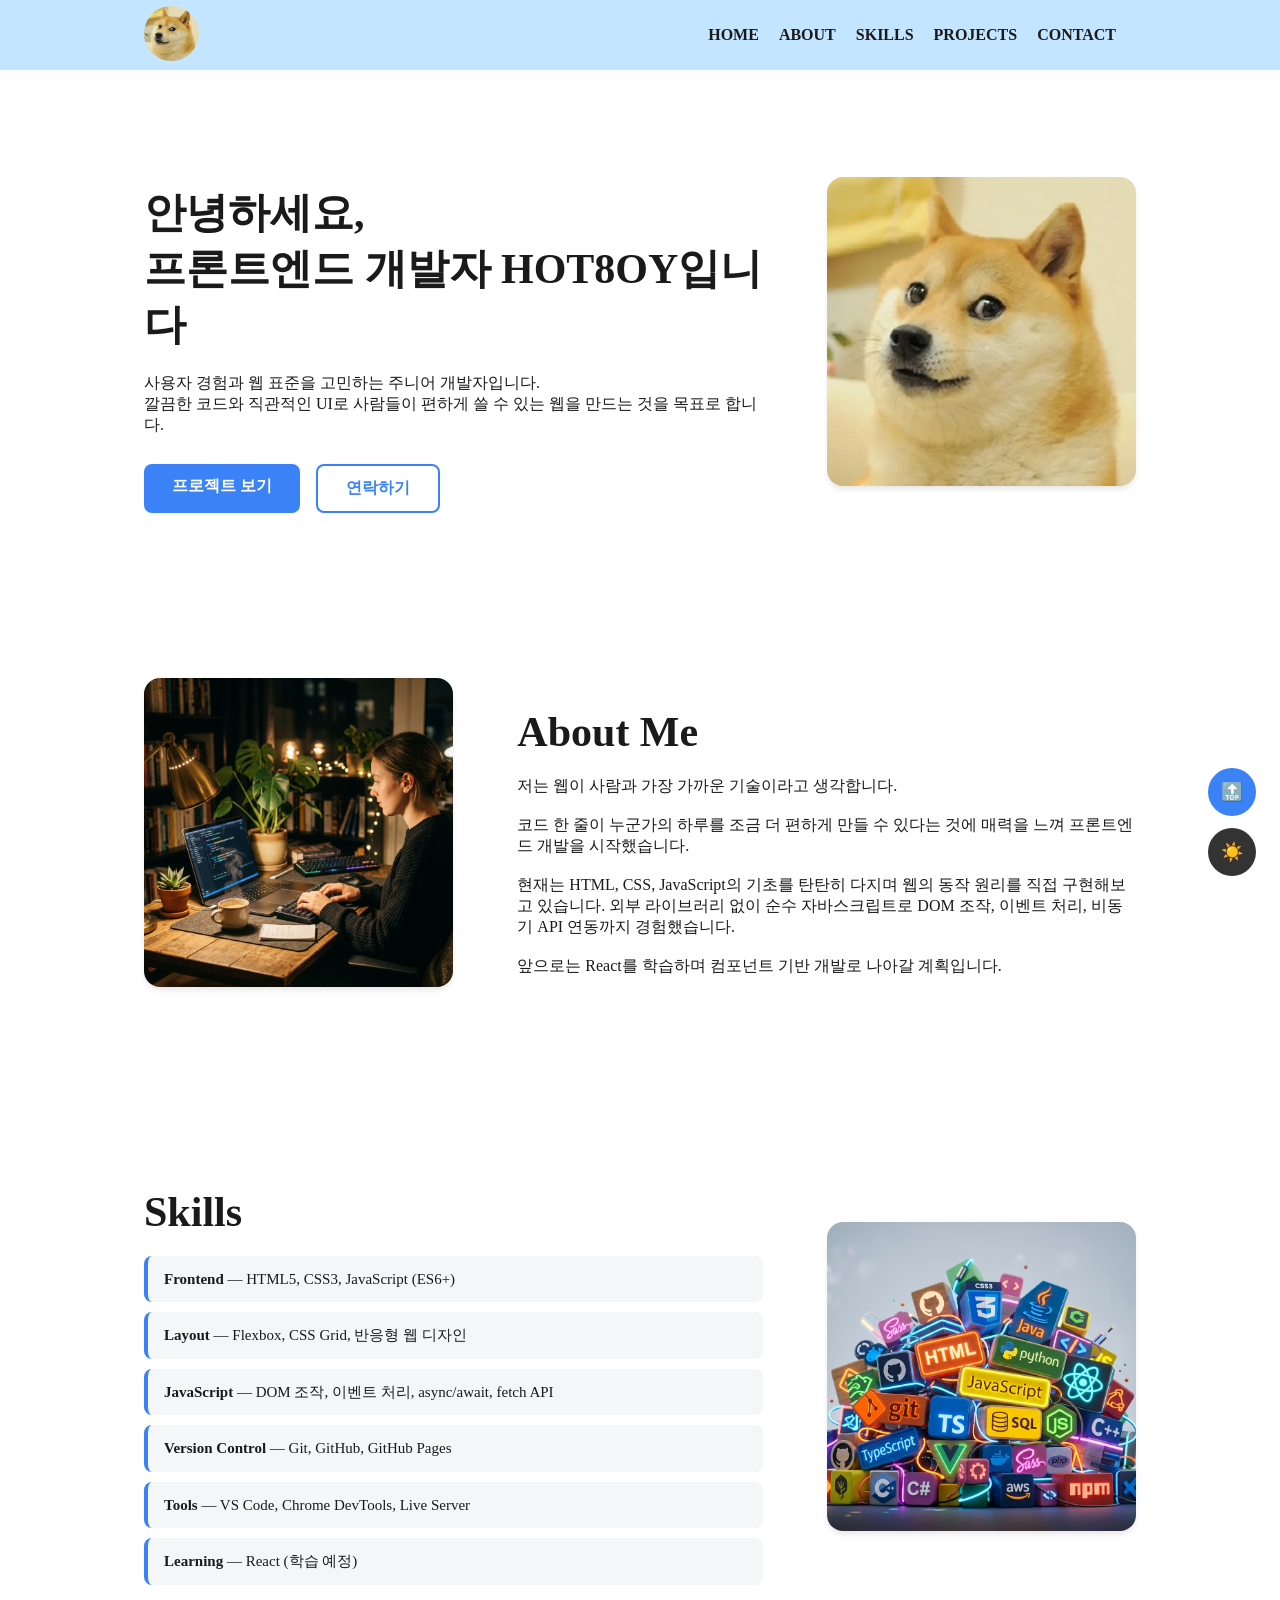
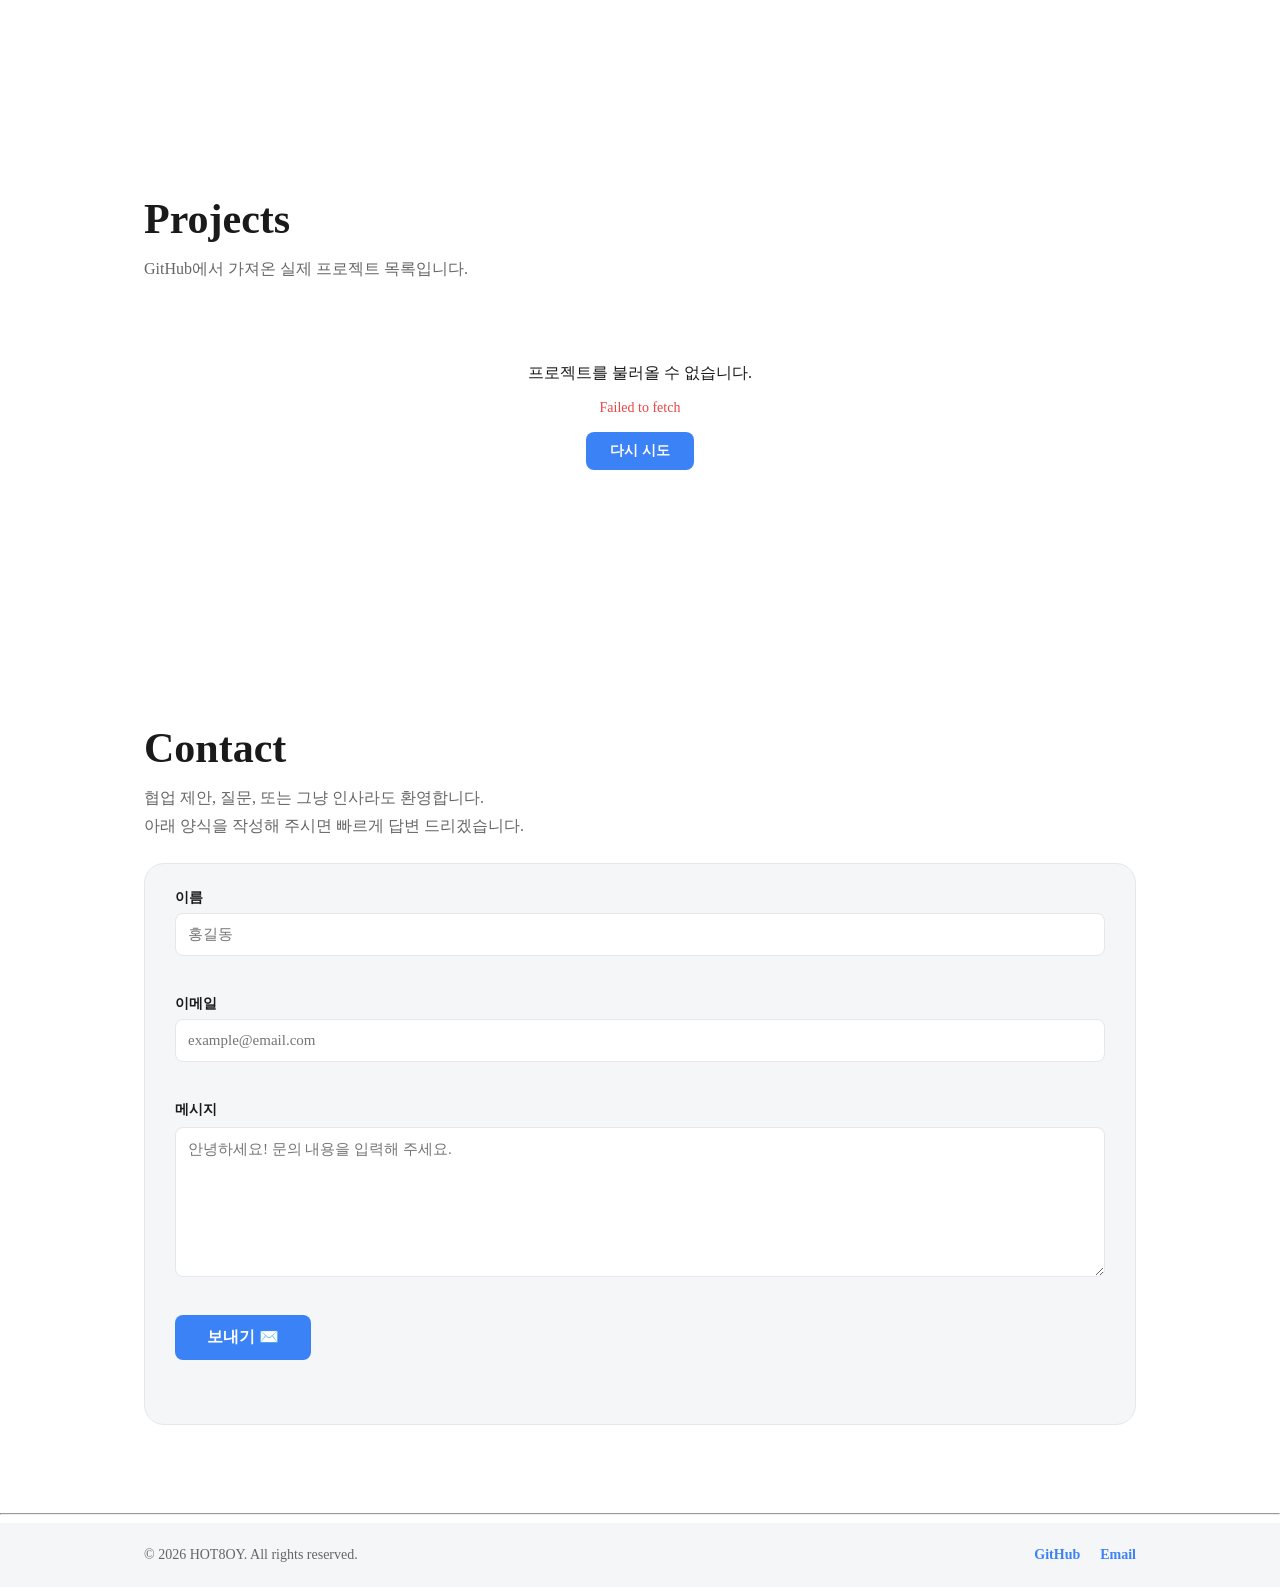
==== commit 62777b31: "Refactor: State 형식으로 코드 전부 변경" ====
--- a/index.html
+++ b/index.html
@@ -17,9 +17,9 @@
     </div>
     <header>
         <nav id="nav-container">
-            <div class="logo"><img class="logo-img" src="/assets/profile_image.png" alt="HOT8OY 로고 이미지"></div>
+            <div class="logo"><img class="logo-img" src="./assets/profile_image.png" alt="HOT8OY 로고 이미지"></div>
             <!-- 모바일 햄버거 버튼 -->
-            <button id="hamburger-btn" class="hamburger-btn" aria-label="메뉴 열기">☰</button>
+            <button id="hamburger-btn" class="hamburger-btn" aria-label="메뉴 열기" aria-expanded="false">☰</button>
             <ul class="nav-button-container" id="nav-menu" aria-label="내비게이션 메뉴">
                 <li class="nav-item"><a href="#hero">Home</a></li>
                 <li class="nav-item"><a href="#about">About</a></li>
@@ -46,7 +46,7 @@
             </div>
             <!-- 1/3 이미지 (프로필) -->
             <div class="section-media">
-                <img src="/assets/profile_image.png" alt="HOT8OY 프로필 사진">
+                <img src="./assets/profile_image.png" alt="HOT8OY 프로필 사진">
             </div>
         </section>
 
@@ -54,7 +54,7 @@
         <section id="about" class="split-section" aria-label="자기소개, 프로필 이미지">
             <!-- 1/3 이미지 (감성 작업실) -->
             <div class="section-media">
-                <img src="/assets/about_image.jpg" alt="작업 공간 이미지">
+                <img src="./assets/about_image.jpg" alt="작업 공간 이미지">
             </div>
             <div class="section-content">
                 <h2 class="section-name">About Me</h2>
@@ -85,7 +85,7 @@
             </div>
             <!-- 1/3 이미지 (기술 스택 비주얼) -->
             <div class="section-media">
-                <img src="/assets/skills_image.jpg" alt="보유 기술 스택 그래픽">
+                <img src="./assets/skills_image.jpg" alt="보유 기술 스택 그래픽">
             </div>
         </section>
 
--- a/css/style.css
+++ b/css/style.css
@@ -114,12 +114,16 @@
 /* =========================================
    공통 2분할 섹션 레이아웃 (1/3 : 2/3)
 ========================================= */
-/* 1. 이미지 컨테이너: 1:1 비율 고정 */
+/* 1. 이미지 컨테이너: 1:1 비율 고정 + 세로 중앙 정렬 */
 .section-media {
+    width: 100%;
+    max-width: 90%;
     aspect-ratio: 1 / 1;
     overflow: hidden;
     border-radius: 16px;
     box-shadow: var(--card-shadow);
+    align-self: center;
+    /* 세로축 기준 가운데 정렬 */
 }
 
 /* 이미지는 컨테이너를 꽉 채우되, 비율 유지하며 중앙 크롭 */
@@ -146,8 +150,14 @@
     align-items: center;
 }
 
-.section-content {
-    width: 100%;
+/* 모바일에서는 이미지(.section-media) -> 본문(.section-content) 순서로 표시 */
+.split-section .section-media {
+    order: 1;
+}
+
+.split-section .section-content {
+    width: 90%;
+    order: 2;
 }
 
 /* 3. 태블릿 (768px 이상): 가로 배치 */
@@ -161,14 +171,18 @@
         gap: 48px;
     }
 
-    /* ⭐️ 핵심: 1/3 : 2/3 비율 분할 (1 대 2) */
-    .section-media {
+    /* 태블릿/데스크톱에서는 원래 HTML 순서대로 배치 복원 */
+    .split-section .section-media {
+        order: 0;
         flex: 1;
         /* 전체의 1/3 (약 33.3%) */
-        width: auto; /* 모바일 100% 해제 */
-    }
-
-    .section-content {
+        width: auto;
+        /* 모바일 100% 해제 */
+        max-width: none;
+    }
+
+    .split-section .section-content {
+        order: 0;
         flex: 2;
         /* 전체의 2/3 (약 66.6%) */
         width: auto;
@@ -493,22 +507,104 @@
 /* #projects-status는 기본적으로 숨기고 .show 클래스가 붙으면 보임 */
 #projects-status {
     display: none;
+    text-align: center;
+    padding: 40px 16px;
 }
 
 #projects-status.show {
     display: block;
 }
 
+/* 로딩 상태: 스피너 회전 애니메이션 */
+.spinner {
+    width: 44px;
+    height: 44px;
+    margin: 0 auto 16px;
+    border: 4px solid var(--border-color);
+    border-top: 4px solid var(--accent-color);
+    border-radius: 50%;
+    animation: spin 0.8s linear infinite;
+}
+
+@keyframes spin {
+    0% {
+        transform: rotate(0deg);
+    }
+
+    100% {
+        transform: rotate(360deg);
+    }
+}
+
+/* 에러 상태: 메시지 및 다시 시도 버튼 */
+.projects-error-msg {
+    color: #ef4444;
+    font-size: 14px;
+    margin-top: 6px;
+    margin-bottom: 16px;
+}
+
+.btn-retry {
+    display: inline-block;
+    padding: 10px 24px;
+    background-color: var(--accent-color);
+    color: #fff;
+    border: none;
+    border-radius: 8px;
+    font-size: 14px;
+    font-weight: bold;
+    cursor: pointer;
+    transition: background-color var(--transition-speed), transform var(--transition-speed);
+}
+
+.btn-retry:hover {
+    background-color: var(--accent-hover);
+    transform: translateY(-2px);
+}
 
 /* contact form */
 #contact-form {
     background-color: var(--bg-secondary);
     border: 1px solid var(--border-color);
-    padding: 10px 30px;
+    padding: 24px 30px;
     border-radius: 20px;
     display: flex;
     flex-direction: column;
     gap: 16px;
+}
+
+#contact-form label {
+    font-weight: bold;
+    font-size: 14px;
+    margin-bottom: 6px;
+    display: inline-block;
+}
+
+#contact-form input[type="text"],
+#contact-form input[type="email"] {
+    width: 100%;
+    padding: 12px;
+    box-sizing: border-box;
+    border: 1px solid var(--border-color);
+    border-radius: 8px;
+    background-color: var(--bg-primary);
+    color: var(--text-primary);
+    font-family: inherit;
+    font-size: 15px;
+    transition: border-color var(--transition-speed);
+}
+
+#contact-form input[type="text"]:focus,
+#contact-form input[type="email"]:focus,
+#message:focus {
+    outline: none;
+    border-color: var(--accent-color);
+}
+
+/* 폼 유효성 에러 상태 스타일 (State 기반) */
+#contact-form input.input-error,
+#contact-form textarea.input-error {
+    border-color: #ef4444 !important;
 }
 
 .btn-submit {
@@ -531,7 +627,7 @@
 
 #message {
     display: block;
-    margin-top: 10px;
+    margin-top: 2px;
     padding: 12px;
 
     /* 1. 가로 너비: 부모 영역에 꽉 차게 */
@@ -551,10 +647,12 @@
     /* 4. 스타일 및 폰트 */
     font-family: inherit;
     /* textarea 기본 폰트 대신 본문 폰트 계승 */
+    font-size: 15px;
     border: 1px solid var(--border-color);
-    border-radius: 12px;
+    border-radius: 8px;
     background-color: var(--bg-primary);
     color: var(--text-primary);
+    transition: border-color var(--transition-speed);
 }
 
 .error-msg {
@@ -563,11 +661,13 @@
     font-size: 13px;
     display: block;
     margin-top: 4px;
+    min-height: 18px;
+    /* 레이아웃 밀림 방지 */
 }
 
 .form-status {
     color: #10b981;
     /* 초록색 성공 */
     font-weight: bold;
-    margin-top: 12px;
+    margin-top: 8px;
 }
